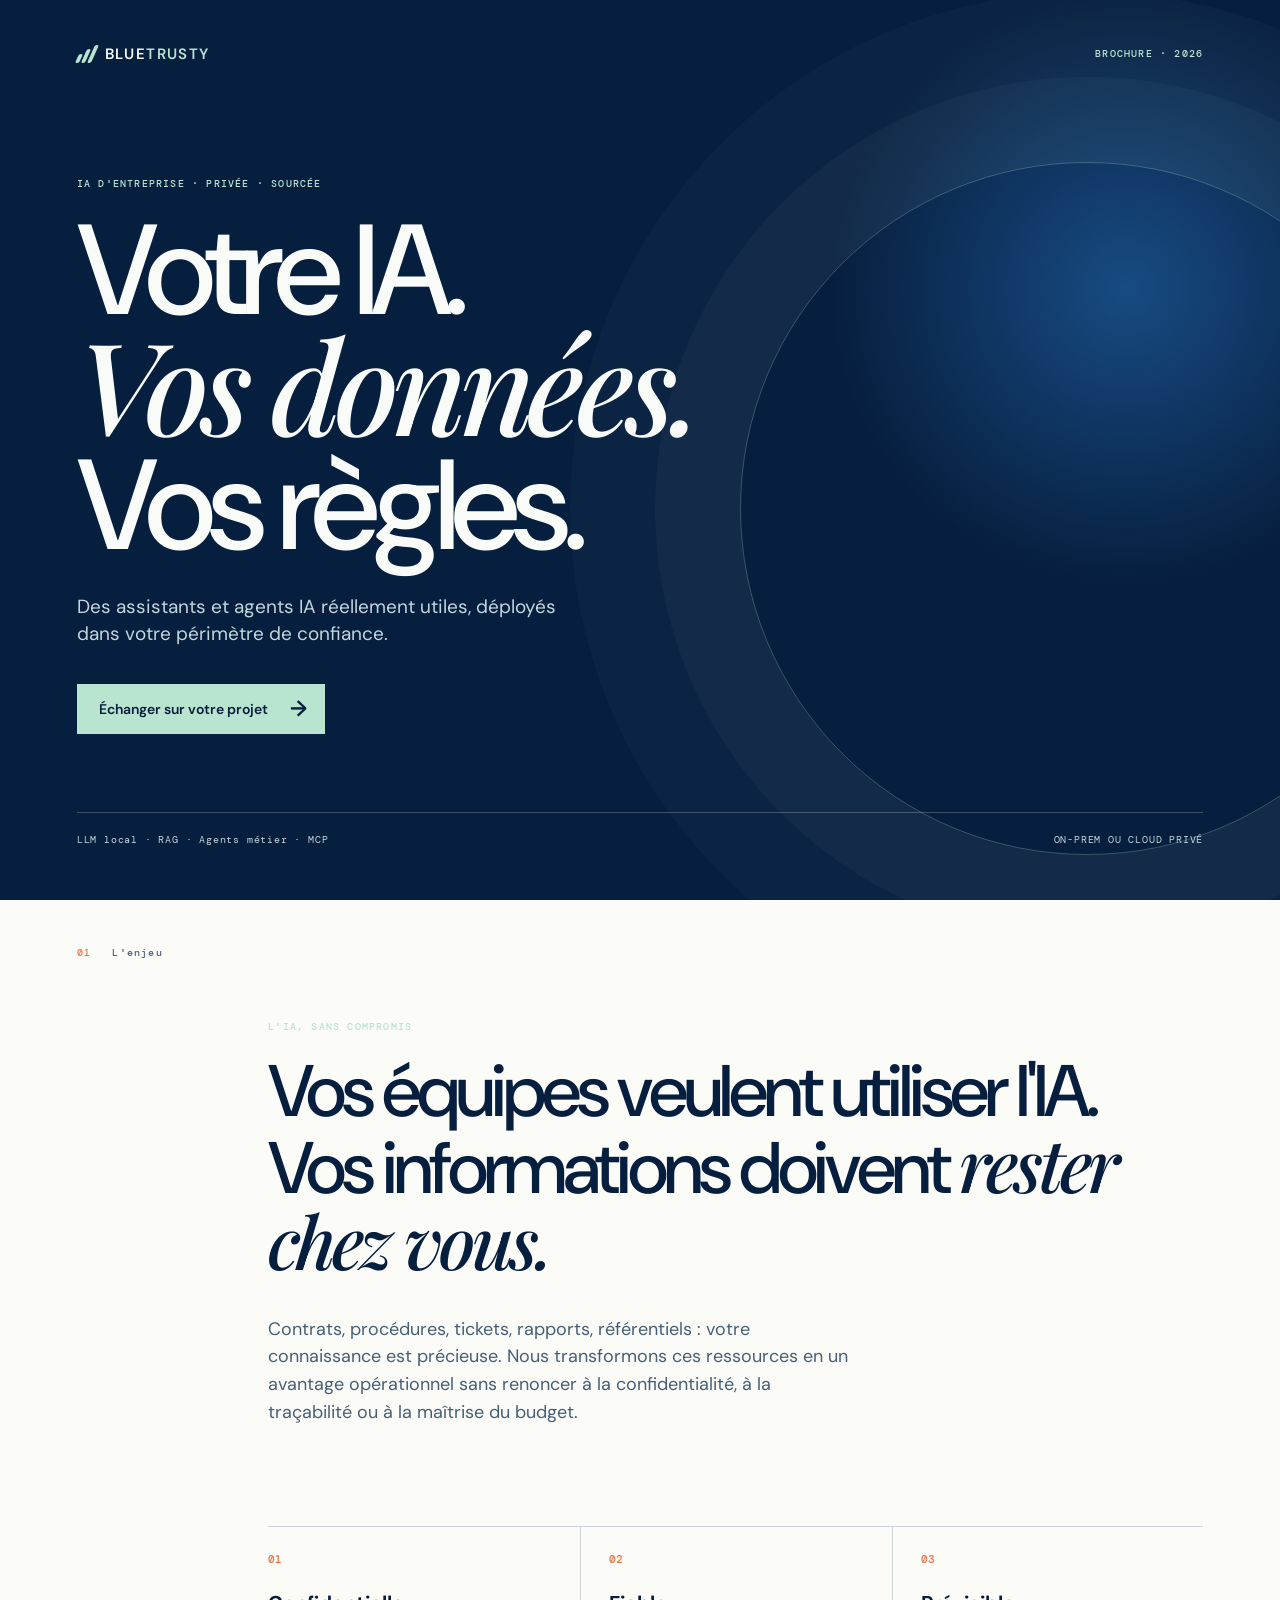
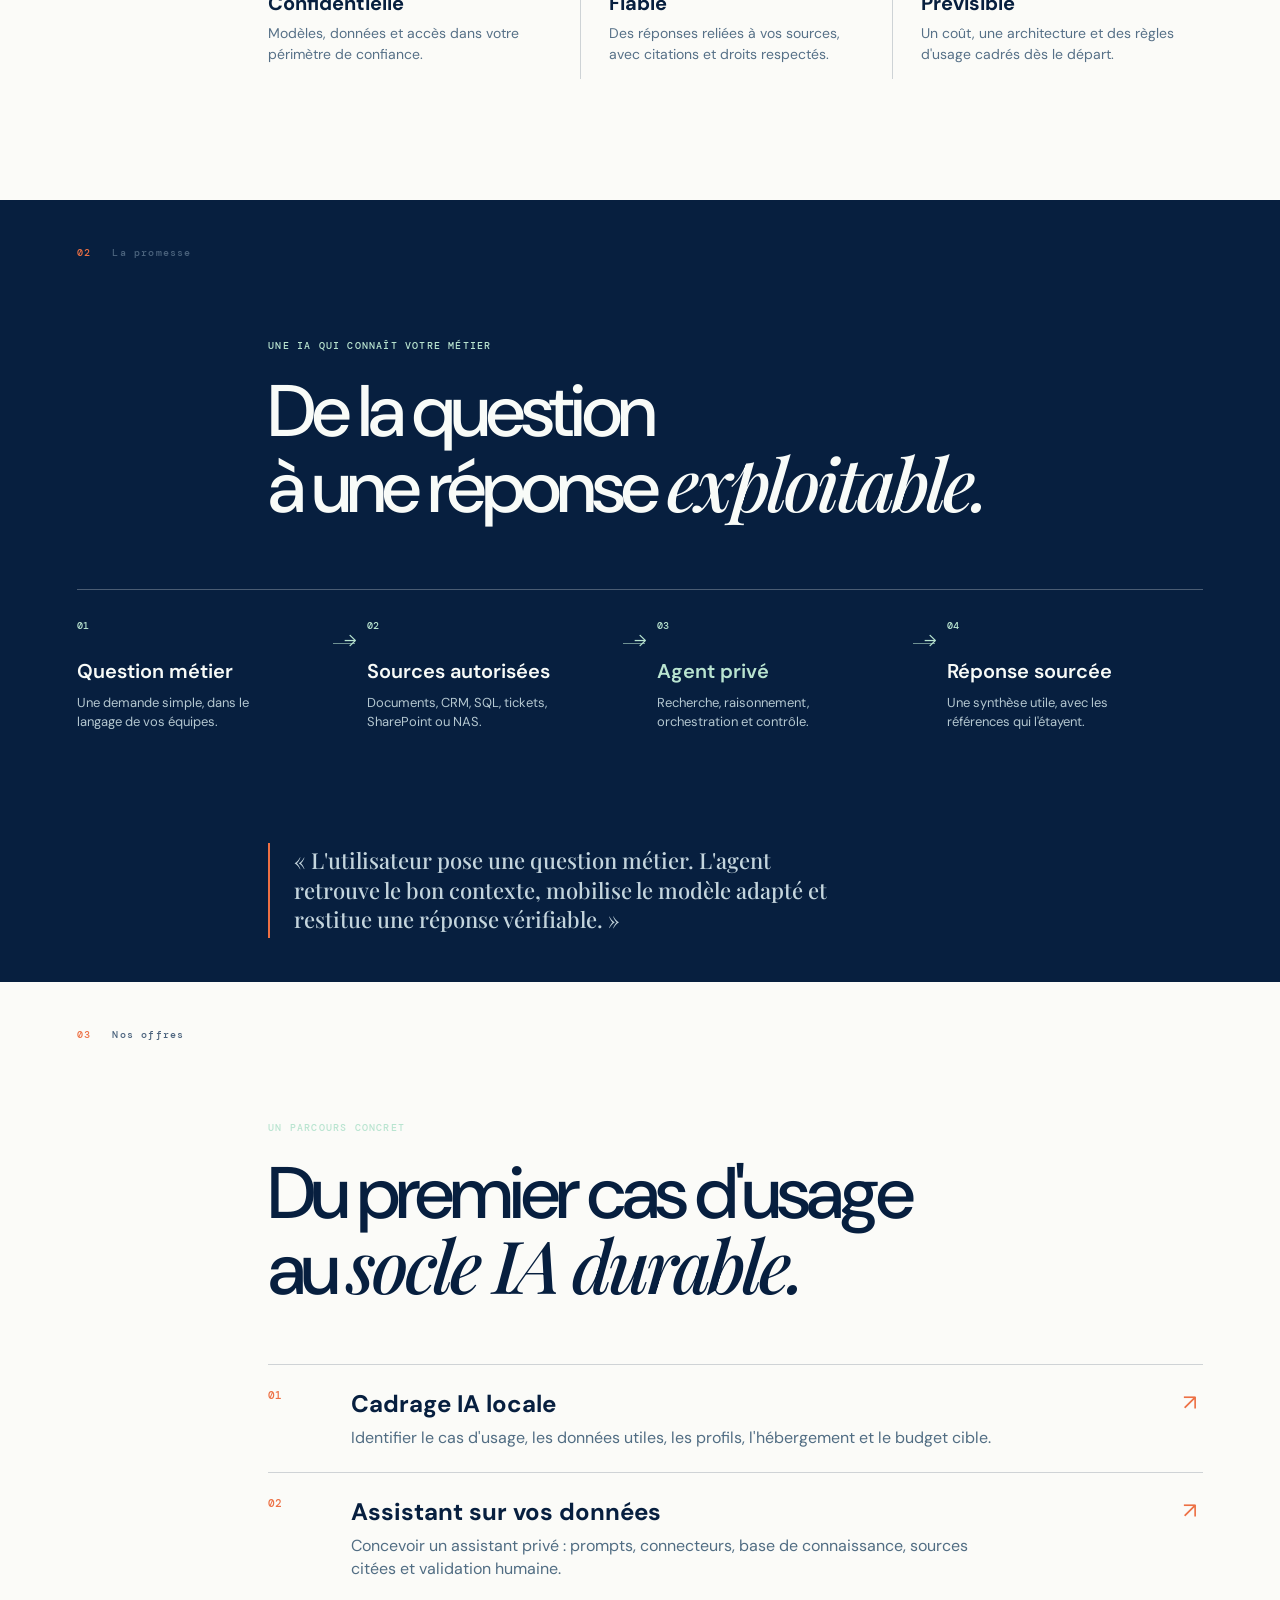
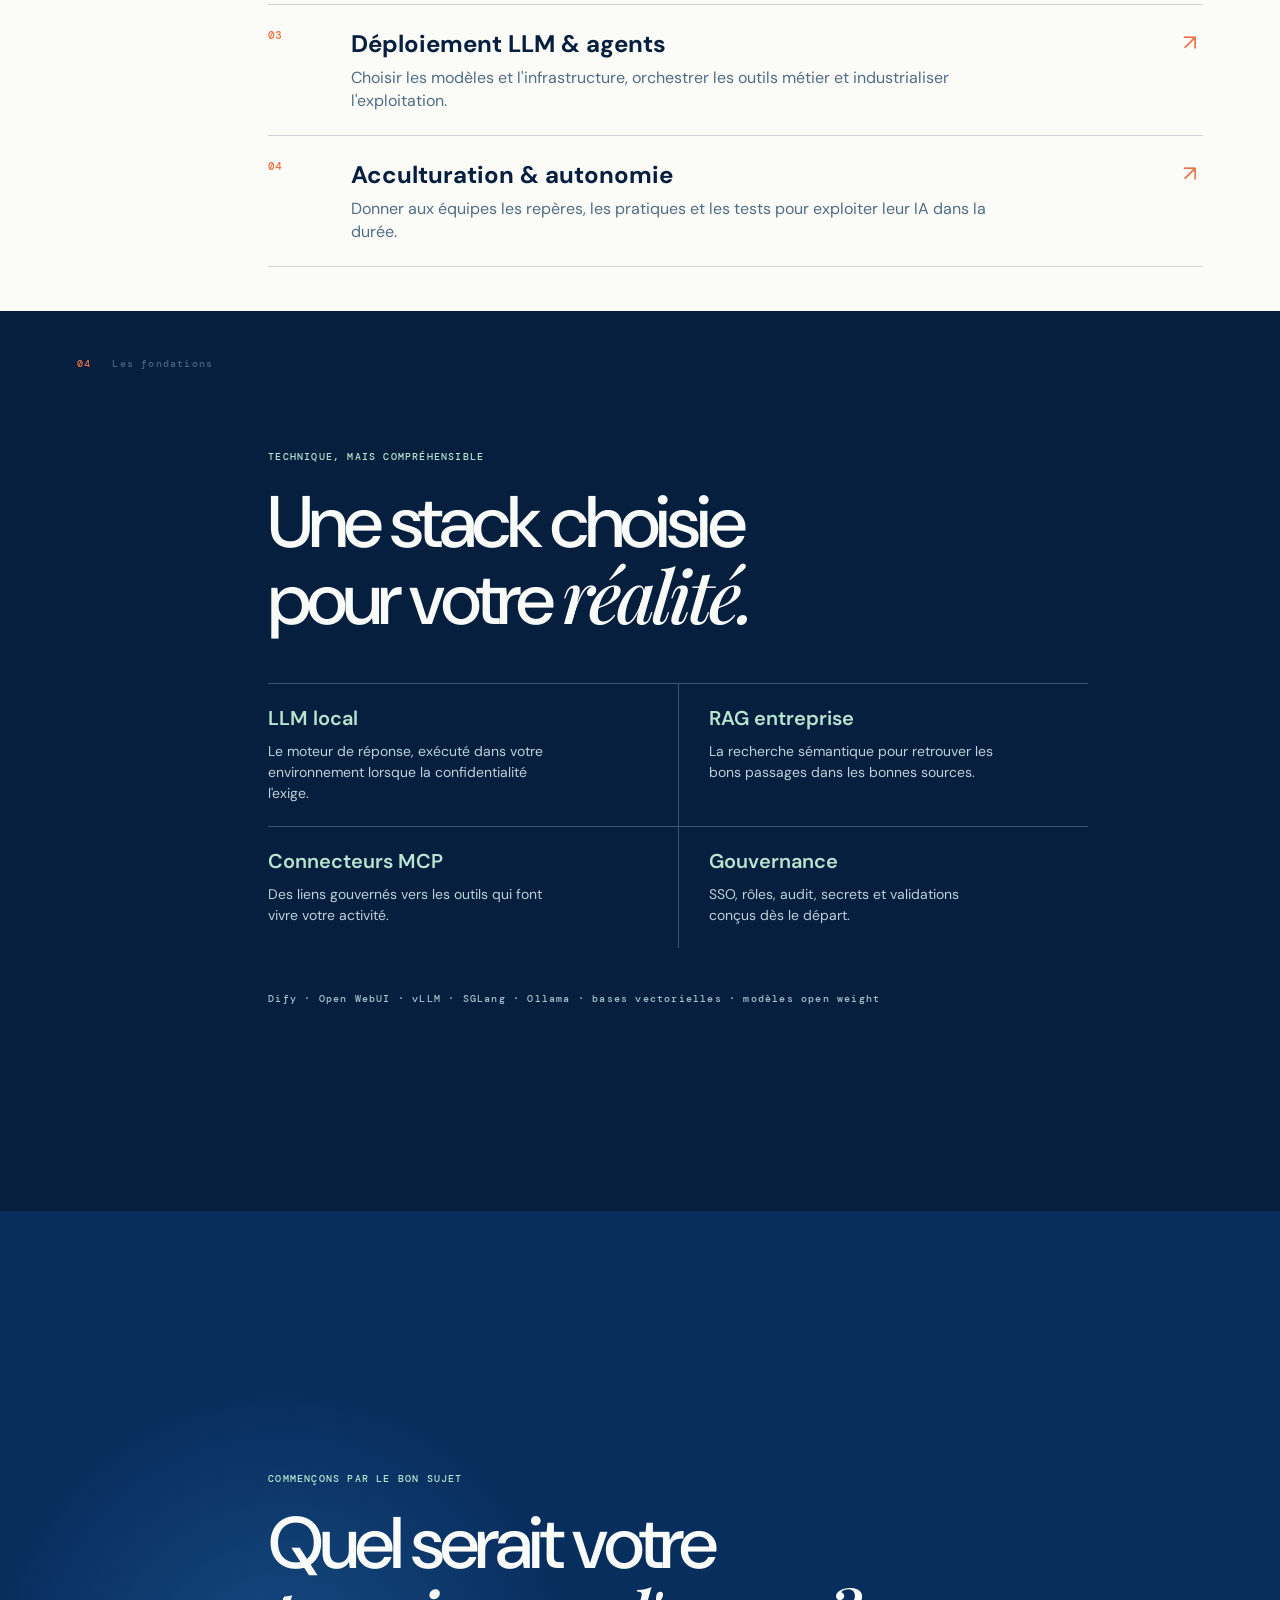
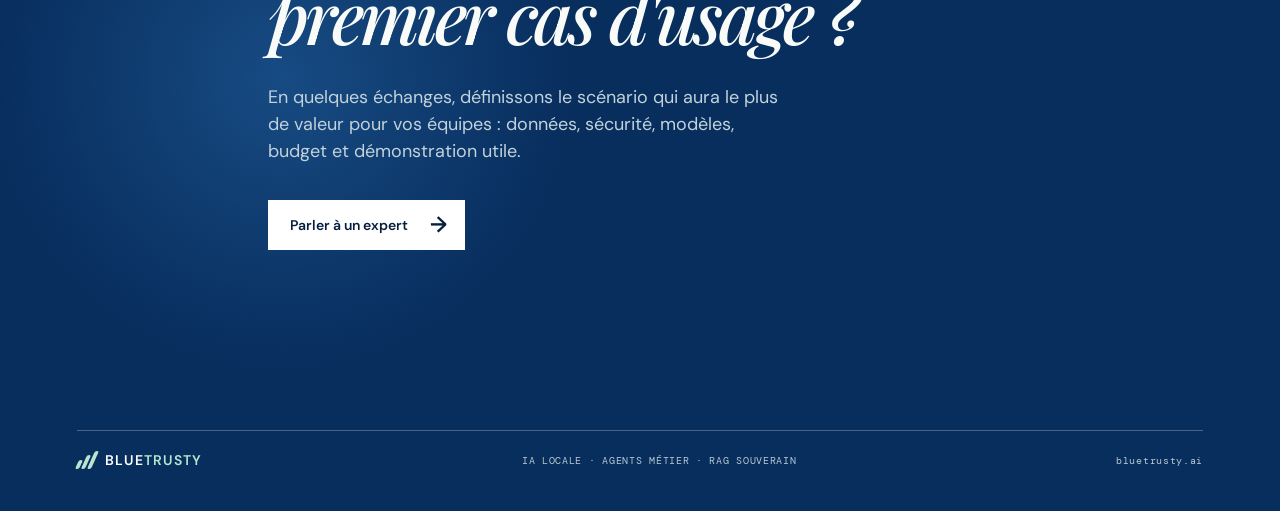
==== index.html @ 1c81e1c2 "Initial brochure commit" ====
<!doctype html>
<html lang="fr">
  <head>
    <meta charset="utf-8" />
    <meta name="viewport" content="width=device-width, initial-scale=1" />
    <meta name="description" content="Brochure client — IA locale, agents métier et RAG souverain." />
    <title>BlueTrusty — IA locale, utile et maîtrisée</title>
    <link rel="stylesheet" href="styles.css" />
  </head>
  <body>
    <main class="brochure">
      <section class="hero page">
        <nav aria-label="Navigation principale">
          <a class="brand" href="#accueil" aria-label="BlueTrusty, accueil">
            <span class="brand-mark" aria-hidden="true"><i></i><i></i><i></i></span>
            <span>BLUE<span>TRUSTY</span></span>
          </a>
          <span class="eyebrow">BROCHURE · 2026</span>
        </nav>

        <div class="hero-content" id="accueil">
          <p class="kicker">IA D'ENTREPRISE · PRIVÉE · SOURCÉE</p>
          <h1>Votre IA.<br /><em>Vos données.</em><br />Vos règles.</h1>
          <p class="lede">Des assistants et agents IA réellement utiles, déployés dans votre périmètre de confiance.</p>
          <a class="button" href="#contact">Échanger sur votre projet <span>→</span></a>
        </div>

        <div class="hero-footer">
          <p>LLM local · RAG · Agents métier · MCP</p>
          <p>ON-PREM OU CLOUD PRIVÉ</p>
        </div>
      </section>

      <section class="statement page page-light">
        <div class="section-label"><span>01</span> L'enjeu</div>
        <div class="statement-copy">
          <p class="kicker">L'IA, SANS COMPROMIS</p>
          <h2>Vos équipes veulent utiliser l'IA.<br />Vos informations doivent <em>rester chez vous.</em></h2>
          <p>Contrats, procédures, tickets, rapports, référentiels : votre connaissance est précieuse. Nous transformons ces ressources en un avantage opérationnel sans renoncer à la confidentialité, à la traçabilité ou à la maîtrise du budget.</p>
        </div>
        <div class="three-up" aria-label="Nos engagements">
          <article><strong>01</strong><h3>Confidentielle</h3><p>Modèles, données et accès dans votre périmètre de confiance.</p></article>
          <article><strong>02</strong><h3>Fiable</h3><p>Des réponses reliées à vos sources, avec citations et droits respectés.</p></article>
          <article><strong>03</strong><h3>Prévisible</h3><p>Un coût, une architecture et des règles d'usage cadrés dès le départ.</p></article>
        </div>
      </section>

      <section class="architecture page">
        <div class="section-label"><span>02</span> La promesse</div>
        <div class="architecture-head">
          <p class="kicker">UNE IA QUI CONNAÎT VOTRE MÉTIER</p>
          <h2>De la question<br />à une réponse <em>exploitable.</em></h2>
        </div>
        <div class="flow" aria-label="Parcours d'une demande auprès de l'agent IA">
          <div class="flow-step"><b>01</b><span>Question métier</span><small>Une demande simple, dans le langage de vos équipes.</small></div>
          <div class="flow-line" aria-hidden="true"></div>
          <div class="flow-step"><b>02</b><span>Sources autorisées</span><small>Documents, CRM, SQL, tickets, SharePoint ou NAS.</small></div>
          <div class="flow-line" aria-hidden="true"></div>
          <div class="flow-step accent"><b>03</b><span>Agent privé</span><small>Recherche, raisonnement, orchestration et contrôle.</small></div>
          <div class="flow-line" aria-hidden="true"></div>
          <div class="flow-step"><b>04</b><span>Réponse sourcée</span><small>Une synthèse utile, avec les références qui l'étayent.</small></div>
        </div>
        <aside class="quote">« L'utilisateur pose une question métier. L'agent retrouve le bon contexte, mobilise le modèle adapté et restitue une réponse vérifiable. »</aside>
      </section>

      <section class="offers page page-light">
        <div class="section-label"><span>03</span> Nos offres</div>
        <div class="offers-head">
          <p class="kicker">UN PARCOURS CONCRET</p>
          <h2>Du premier cas d'usage<br />au <em>socle IA durable.</em></h2>
        </div>
        <div class="offer-list">
          <article>
            <span class="offer-no">01</span><div><h3>Cadrage IA locale</h3><p>Identifier le cas d'usage, les données utiles, les profils, l'hébergement et le budget cible.</p></div><span class="arrow">↗</span>
          </article>
          <article>
            <span class="offer-no">02</span><div><h3>Assistant sur vos données</h3><p>Concevoir un assistant privé : prompts, connecteurs, base de connaissance, sources citées et validation humaine.</p></div><span class="arrow">↗</span>
          </article>
          <article>
            <span class="offer-no">03</span><div><h3>Déploiement LLM & agents</h3><p>Choisir les modèles et l'infrastructure, orchestrer les outils métier et industrialiser l'exploitation.</p></div><span class="arrow">↗</span>
          </article>
          <article>
            <span class="offer-no">04</span><div><h3>Acculturation & autonomie</h3><p>Donner aux équipes les repères, les pratiques et les tests pour exploiter leur IA dans la durée.</p></div><span class="arrow">↗</span>
          </article>
        </div>
      </section>

      <section class="principles page">
        <div class="section-label"><span>04</span> Les fondations</div>
        <p class="kicker">TECHNIQUE, MAIS COMPRÉHENSIBLE</p>
        <h2>Une stack choisie<br />pour votre <em>réalité.</em></h2>
        <div class="principle-grid">
          <article><span>LLM local</span><p>Le moteur de réponse, exécuté dans votre environnement lorsque la confidentialité l'exige.</p></article>
          <article><span>RAG entreprise</span><p>La recherche sémantique pour retrouver les bons passages dans les bonnes sources.</p></article>
          <article><span>Connecteurs MCP</span><p>Des liens gouvernés vers les outils qui font vivre votre activité.</p></article>
          <article><span>Gouvernance</span><p>SSO, rôles, audit, secrets et validations conçus dès le départ.</p></article>
        </div>
        <p class="technology">Dify · Open WebUI · vLLM · SGLang · Ollama · bases vectorielles · modèles open weight</p>
      </section>

      <section class="contact page" id="contact">
        <div class="contact-inner">
          <p class="kicker">COMMENÇONS PAR LE BON SUJET</p>
          <h2>Quel serait votre<br /><em>premier cas d'usage ?</em></h2>
          <p>En quelques échanges, définissons le scénario qui aura le plus de valeur pour vos équipes : données, sécurité, modèles, budget et démonstration utile.</p>
          <a class="button button-light" href="https://bluetrusty.ai/" target="_blank" rel="noreferrer">Parler à un expert <span>→</span></a>
        </div>
        <footer>
          <a class="brand brand-footer" href="#accueil"><span class="brand-mark" aria-hidden="true"><i></i><i></i><i></i></span><span>BLUE<span>TRUSTY</span></span></a>
          <span>IA LOCALE · AGENTS MÉTIER · RAG SOUVERAIN</span>
          <a href="https://bluetrusty.ai/" target="_blank" rel="noreferrer">bluetrusty.ai</a>
        </footer>
      </section>
    </main>
  </body>
</html>
---- styles.css ----
@import url('https://fonts.googleapis.com/css2?family=DM+Mono:wght@400;500&family=DM+Sans:opsz,wght@9..40,400;9..40,500;9..40,600&family=Playfair+Display:ital,wght@0,500;0,600;1,500;1,600&display=swap');

:root { --ink:#071f3f; --blue:#082e5e; --ice:#edf5f8; --paper:#fbfbf8; --mint:#b9e4d0; --line:rgba(7,31,63,.18); --orange:#ed7044; }
* { box-sizing:border-box; }
html { scroll-behavior:smooth; }
body { margin:0; color:var(--ink); background:var(--paper); font-family:"DM Sans",Arial,sans-serif; }
.page { min-height:100vh; position:relative; padding:44px clamp(28px,6vw,104px); overflow:hidden; }
.hero,.architecture,.principles,.contact { background:var(--ink); color:#f8fbf8; }
.page-light { background:var(--paper); }
nav, footer { display:flex; justify-content:space-between; align-items:center; gap:20px; }
.brand { color:inherit; display:flex; align-items:center; gap:10px; text-decoration:none; letter-spacing:.09em; font-weight:600; font-size:15px; }
.brand > span:last-child span { color:var(--mint); }
.brand-mark { display:inline-flex; gap:3px; align-items:flex-end; height:18px; }
.brand-mark i { display:block; width:4px; background:var(--mint); border-radius:3px; transform:skewX(-24deg); }
.brand-mark i:nth-child(1) { height:9px; }.brand-mark i:nth-child(2) { height:14px; }.brand-mark i:nth-child(3) { height:18px; }
.eyebrow,.kicker,.section-label,.technology { font:500 10px/1.25 "DM Mono",monospace; letter-spacing:.12em; }
.eyebrow { color:var(--mint); }
.hero { display:flex; flex-direction:column; background:radial-gradient(circle at 88% 32%,#174b83 0,transparent 23%),var(--ink); }
.hero:after { content:""; position:absolute; width:min(54vw,700px); aspect-ratio:1; border:1px solid rgba(185,228,208,.28); border-radius:50%; right:-12vw; top:18%; box-shadow:0 0 0 85px rgba(185,228,208,.035),0 0 0 170px rgba(185,228,208,.025); }
.hero-content { margin:auto 0; position:relative; z-index:1; padding:11vh 0 7vh; }
.kicker { color:var(--mint); margin:0 0 24px; }
h1,h2,h3,p { margin-top:0; } h1,h2 { font-weight:500; letter-spacing:-.055em; }
h1 { font-size:clamp(58px,10vw,150px); line-height:.88; margin-bottom:30px; max-width:950px; }
h1 em,h2 em { font-family:"Playfair Display",Georgia,serif; font-weight:500; }
.lede { max-width:480px; font-size:19px; line-height:1.45; color:#c4d5dd; }
.button { display:inline-flex; margin-top:17px; align-items:center; gap:22px; background:var(--mint); color:var(--ink); padding:16px 18px 16px 22px; text-decoration:none; font-size:14px; font-weight:600; transition:transform .2s; }.button:hover { transform:translateY(-2px); }.button span { font-size:22px; line-height:10px; }
.hero-footer { display:flex; justify-content:space-between; gap:24px; flex-wrap:wrap; position:relative; z-index:1; border-top:1px solid rgba(255,255,255,.22); padding-top:20px; color:#c4d5dd; font:400 10px/1.3 "DM Mono",monospace; letter-spacing:.08em; }
.section-label { position:absolute; top:47px; left:clamp(28px,6vw,104px); color:#4b637d; }.section-label span { color:var(--orange); margin-right:14px; }
.statement { display:flex; flex-direction:column; justify-content:center; }.statement-copy { margin-left:17%; max-width:980px; }.statement h2,.offers h2,.architecture h2,.principles h2,.contact h2 { font-size:clamp(40px,5.7vw,86px); line-height:.97; margin-bottom:34px; }.statement-copy > p:last-child { max-width:590px; font-size:18px; line-height:1.55; color:#456075; }
.three-up { display:grid; grid-template-columns:repeat(3,1fr); margin:clamp(48px,9vh,110px) 0 0 17%; border-top:1px solid var(--line); }.three-up article { padding:20px 28px 0 0; }.three-up article+article { border-left:1px solid var(--line); padding-left:28px; }.three-up strong,.offer-no { color:var(--orange); font:500 11px "DM Mono",monospace; }.three-up h3 { font-size:20px; margin:22px 0 7px; }.three-up p { color:#567087; font-size:14px; line-height:1.5; }
.architecture { min-height:auto; padding-top:140px; }.architecture-head { margin-left:17%; }.architecture h2 { margin-bottom:65px; }.flow { display:grid; grid-template-columns:1fr 34px 1fr 34px 1fr 34px 1fr; align-items:start; border-top:1px solid rgba(255,255,255,.27); padding-top:23px; }.flow-step { min-height:170px; }.flow-step b { color:var(--mint); font:500 10px "DM Mono",monospace; }.flow-step span { display:block; margin:24px 0 10px; font-size:20px; font-weight:600; }.flow-step small { color:#b4c7d0; font-size:13px; line-height:1.45; display:block; max-width:180px; }.flow-step.accent span { color:var(--mint); }.flow-line { height:1px; margin:30px 12px 0 0; background:rgba(185,228,208,.58); position:relative; }.flow-line:after { content:"→"; position:absolute; right:-1px; top:-13px; color:var(--mint); }.quote { margin:60px 0 0 17%; border-left:2px solid var(--orange); padding:3px 0 3px 24px; max-width:560px; color:#c4d5dd; font:500 22px/1.35 "Playfair Display",serif; }
.offers { padding-top:140px; }.offers-head { margin-left:17%; }.offer-list { margin:58px 0 0 17%; border-top:1px solid var(--line); }.offer-list article { display:grid; grid-template-columns:65px 1fr 20px; gap:18px; padding:23px 0; border-bottom:1px solid var(--line); align-items:start; }.offer-list h3 { font-size:24px; margin:0 0 7px; }.offer-list p { color:#516d83; max-width:660px; line-height:1.45; margin-bottom:0; }.arrow { color:var(--orange); font-size:22px; }
.principles { padding-top:140px; }.principles > .kicker,.principles > h2,.principle-grid,.technology { margin-left:17%; }.principle-grid { display:grid; grid-template-columns:1fr 1fr; max-width:820px; margin-top:48px; }.principle-grid article { padding:21px 30px 22px 0; border-top:1px solid rgba(255,255,255,.23); }.principle-grid article:nth-child(even) { padding-left:30px; border-left:1px solid rgba(255,255,255,.23); }.principle-grid span { color:var(--mint); font-size:20px; font-weight:600; }.principle-grid p { color:#bed0d9; font-size:14px; line-height:1.5; max-width:300px; margin:10px 0 0; }.technology { margin-top:45px; color:#a9bdc9; }
.contact { min-height:100vh; display:flex; flex-direction:column; justify-content:center; background:radial-gradient(circle at 22% 52%,#174b83 0,transparent 26%),var(--blue); }.contact-inner { margin-left:17%; max-width:870px; }.contact h2 { margin-bottom:27px; }.contact-inner > p:not(.kicker) { color:#c2d2db; max-width:510px; font-size:18px; line-height:1.5; }.button-light { background:#fff; }.contact footer { position:absolute; left:clamp(28px,6vw,104px); right:clamp(28px,6vw,104px); bottom:42px; padding-top:20px; border-top:1px solid rgba(255,255,255,.26); color:#b9c9d1; font:400 10px "DM Mono",monospace; letter-spacing:.07em; }.contact footer a { color:inherit; text-decoration:none; }.contact footer .brand { color:white; font-family:"DM Sans",Arial,sans-serif; font-size:14px; }
@media (max-width:760px) { .page{min-height:auto;padding:32px 24px 55px}.section-label{position:static;margin-bottom:65px}.hero{min-height:100svh}.hero-content{padding:16vh 0 8vh}.statement-copy,.three-up,.architecture-head,.offers-head,.offer-list,.principles > .kicker,.principles > h2,.principle-grid,.technology,.contact-inner{margin-left:0}.three-up,.flow{grid-template-columns:1fr}.three-up article+article{border-left:0;padding-left:0}.flow-line{width:1px;height:24px;margin:0 0 0 4px}.flow-line:after{transform:rotate(90deg);right:-7px;top:12px}.flow-step{min-height:0}.flow-step span{margin:15px 0 6px}.flow-step small{margin-bottom:15px}.quote{margin-left:0}.architecture,.offers,.principles{padding-top:32px}.offer-list{margin-top:40px}.principle-grid article:nth-child(even){border-left:0;padding-left:0}.contact{min-height:100svh}.contact footer{left:24px;right:24px;bottom:25px}.contact footer > span{display:none}.contact h2,.statement h2,.offers h2,.architecture h2,.principles h2{font-size:43px}.hero-footer{font-size:9px}.lede{font-size:17px} }
@media print { @page{size:A4;margin:0}.page{min-height:297mm;break-after:page}.contact{min-height:297mm}.button{border:1px solid currentColor}.hero:after{opacity:.5} }
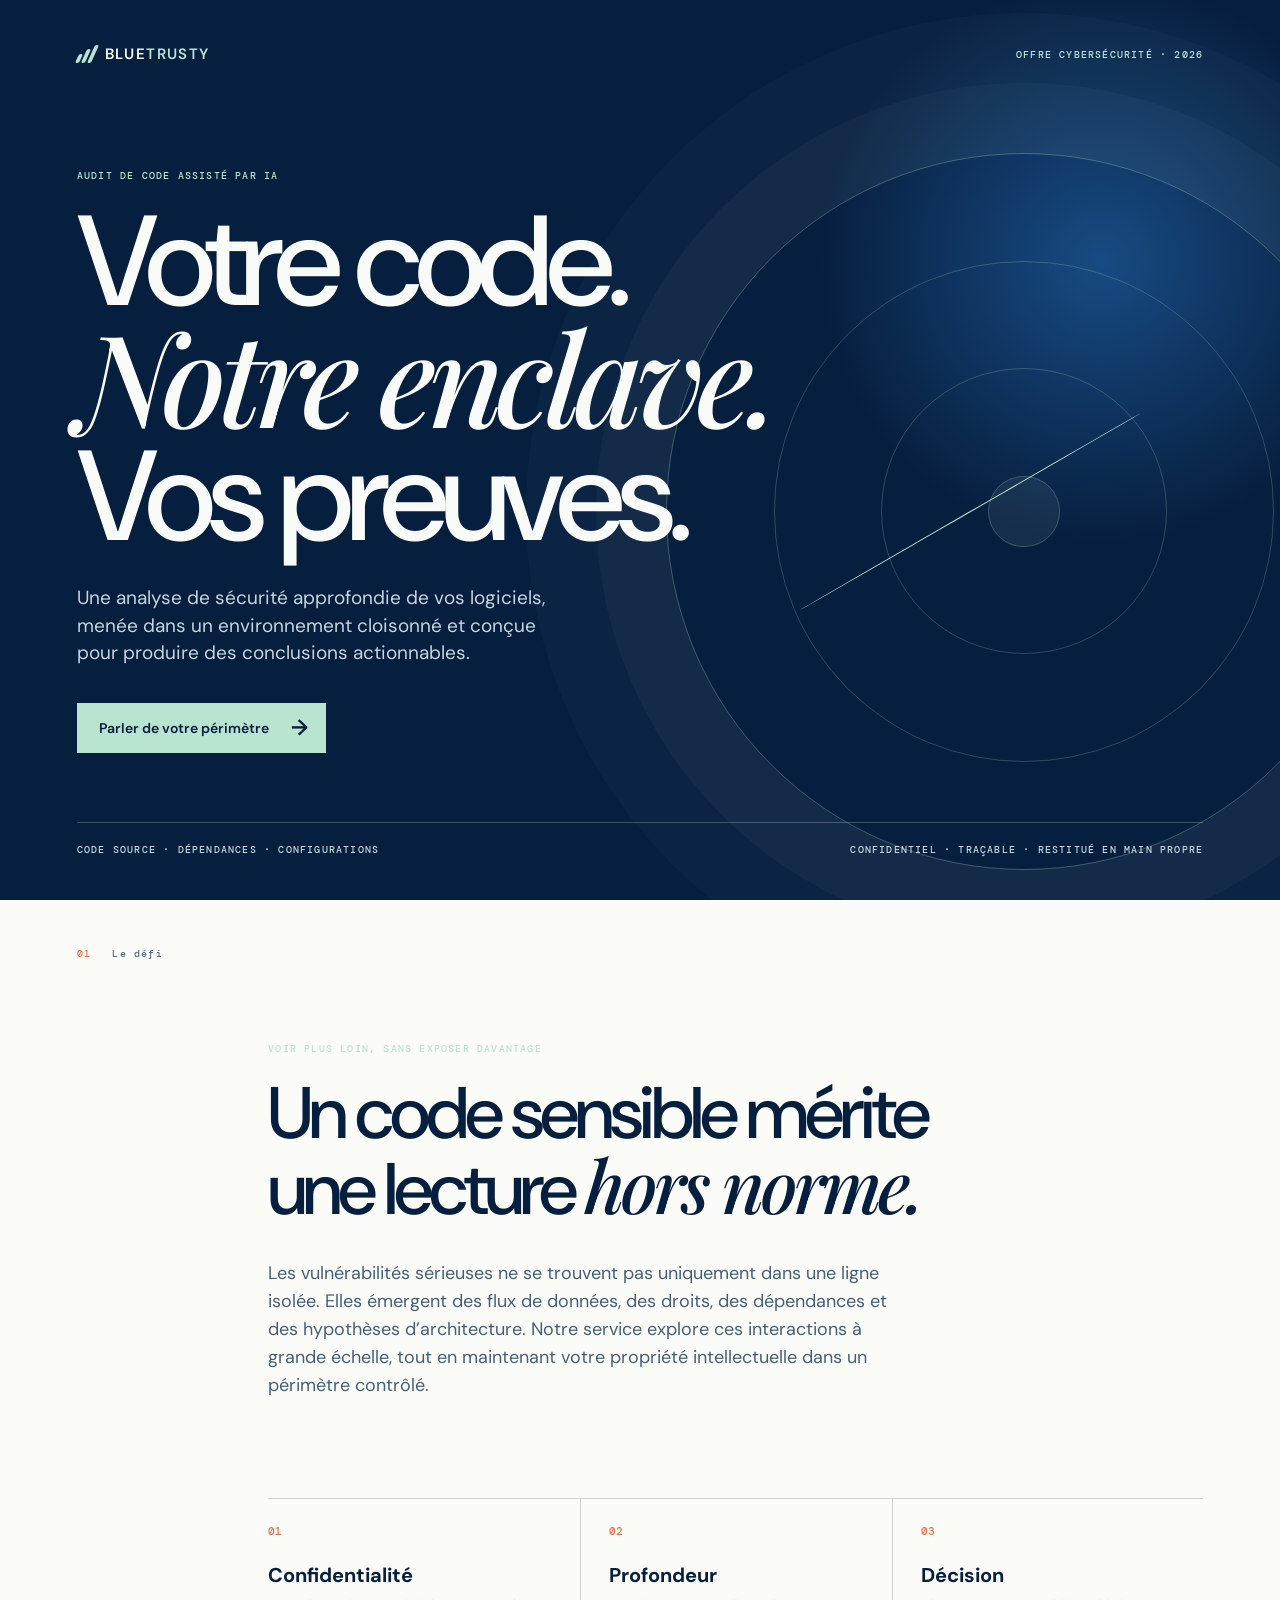
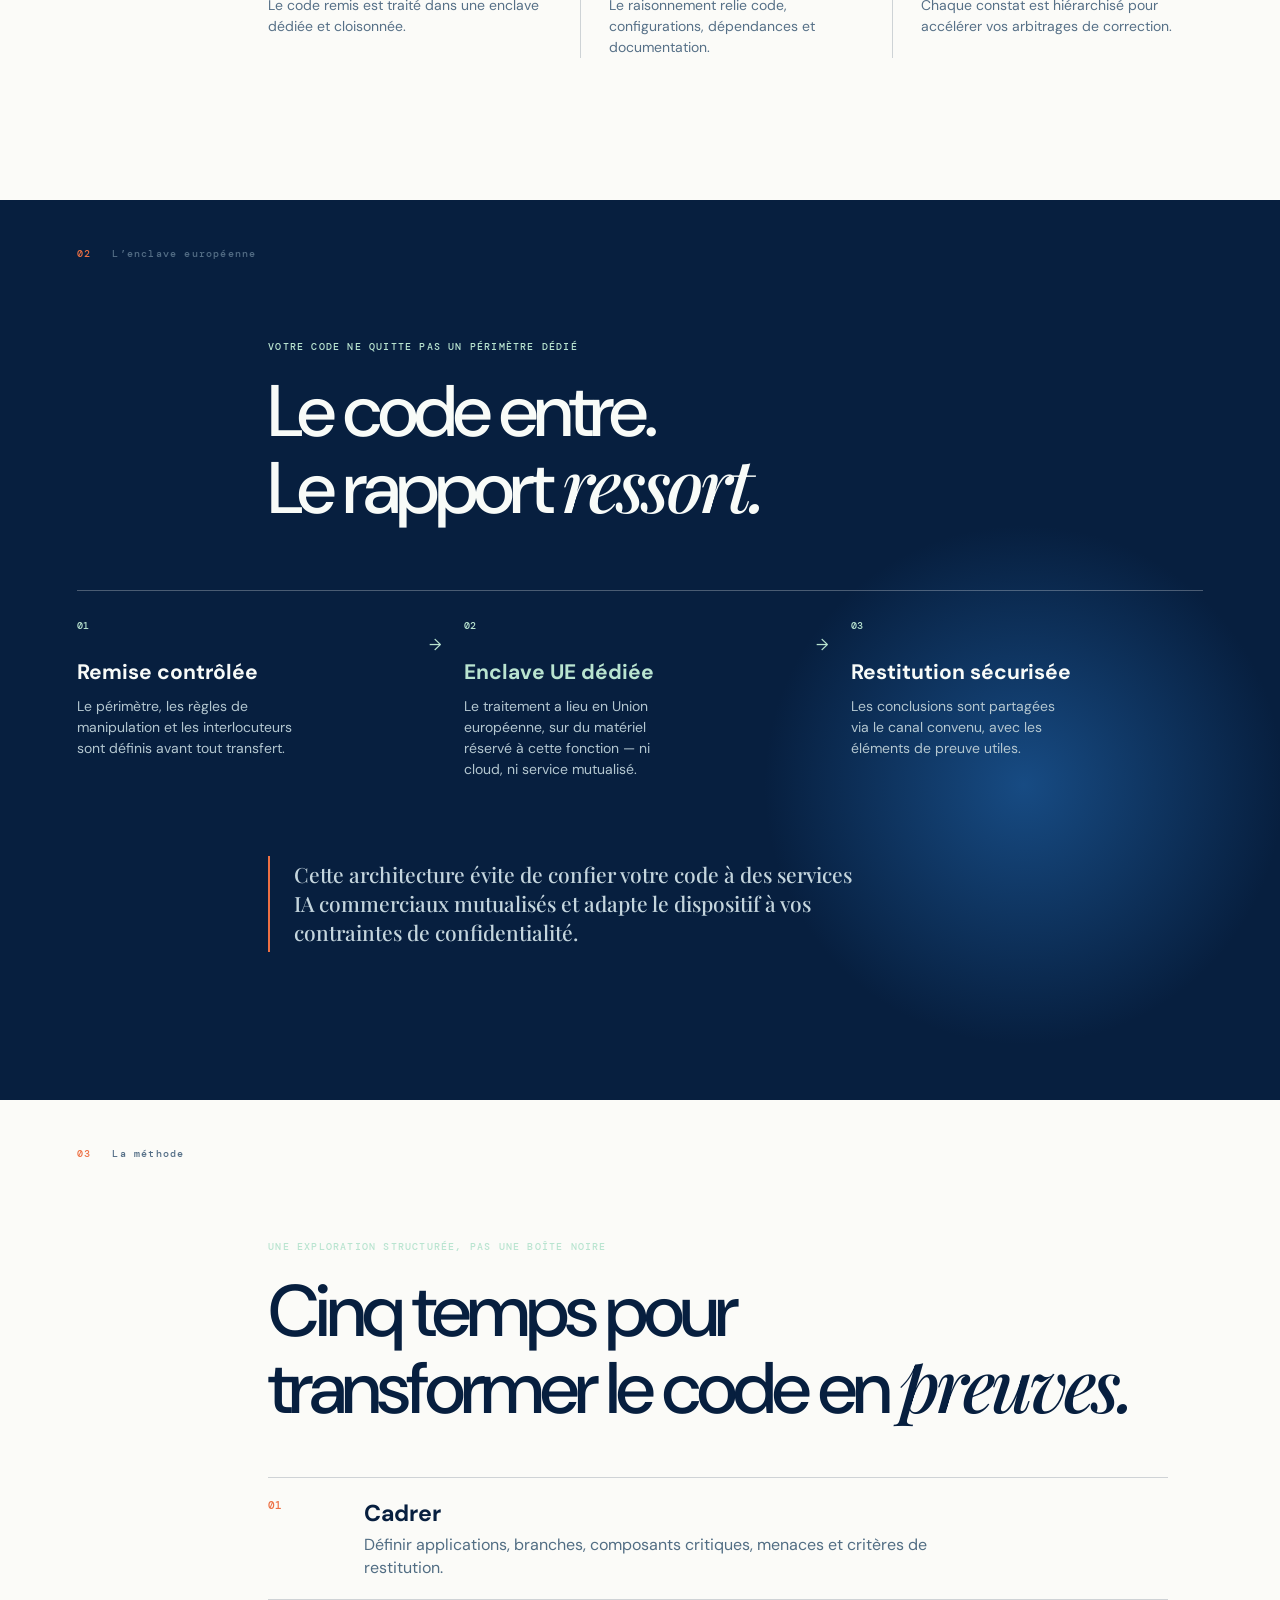
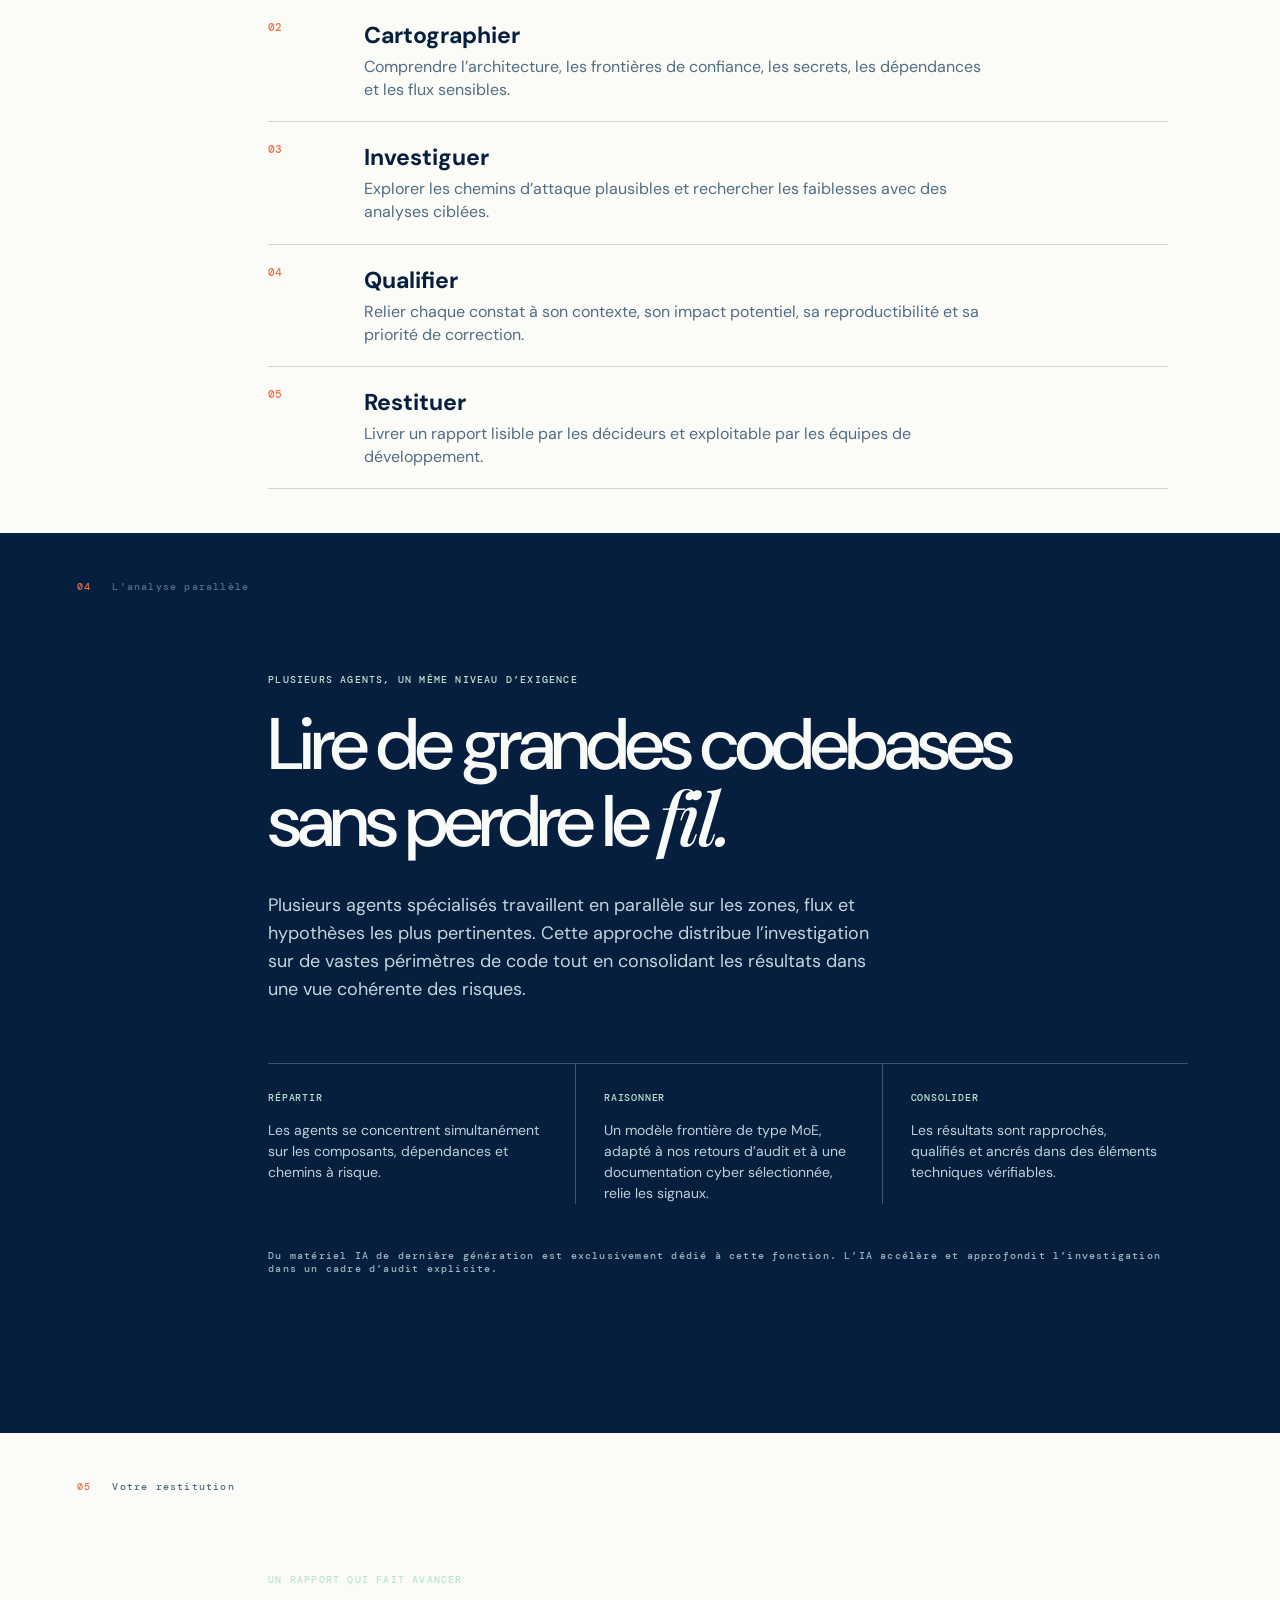
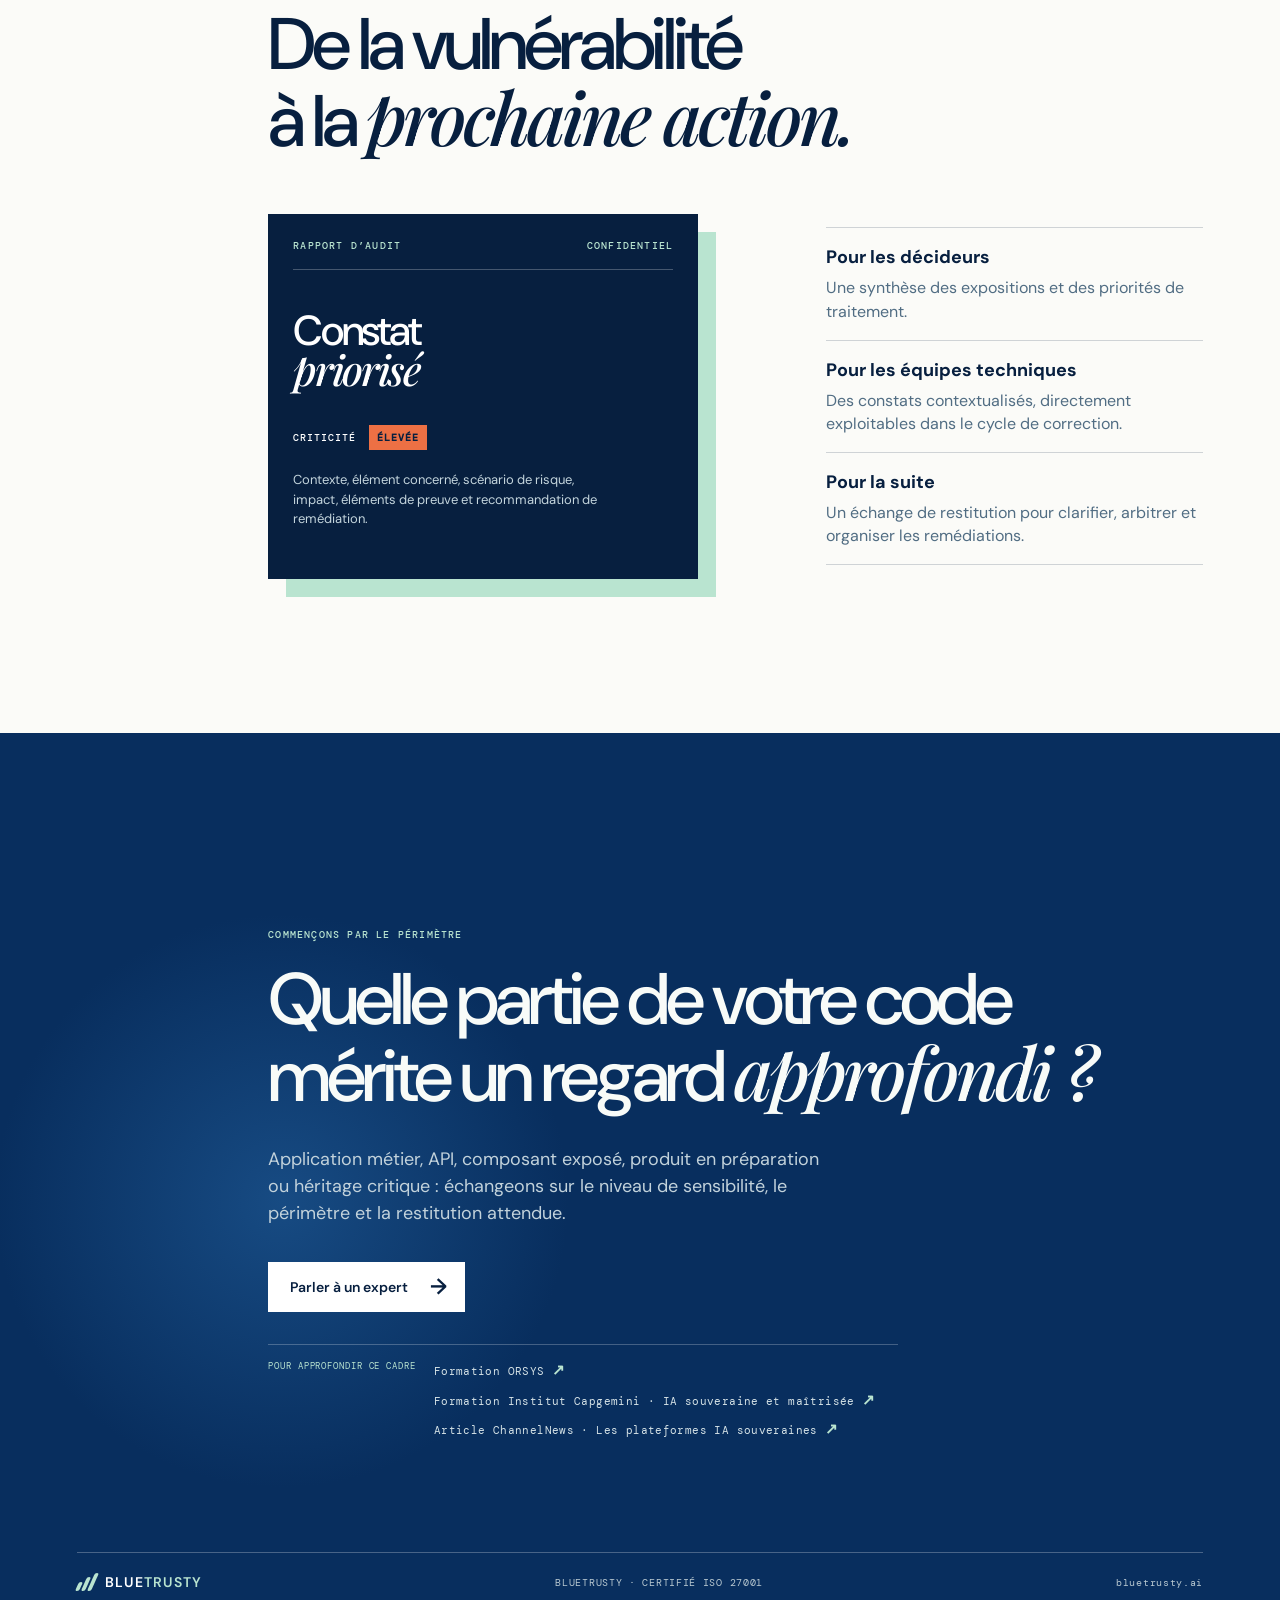
==== commit e1c7b69d: "Add controlled code audit brochure" ====
--- a/index.html
+++ b/index.html
@@ -3,113 +3,128 @@
   <head>
     <meta charset="utf-8" />
     <meta name="viewport" content="width=device-width, initial-scale=1" />
-    <meta name="description" content="Brochure client — IA locale, agents métier et RAG souverain." />
-    <title>BlueTrusty — IA locale, utile et maîtrisée</title>
+    <meta name="description" content="Brochure — Audit de code maîtrisé, par BlueTrusty." />
+    <title>BlueTrusty — Audit de code maîtrisé</title>
     <link rel="stylesheet" href="styles.css" />
+    <style>
+      .training-links { display:grid; grid-template-columns:auto 1fr; gap:9px 18px; max-width:630px; margin-top:32px; padding-top:15px; border-top:1px solid rgba(255,255,255,.24); font:400 11px/1.35 "DM Mono",monospace; letter-spacing:.035em; }
+      .training-links span { grid-row:span 3; color:#b9e4d0; font-size:9px; letter-spacing:.1em; }
+      .training-links a { color:#d5e2e6; text-decoration:none; }.training-links b { color:#b9e4d0; font-size:15px; }
+      @media (max-width:760px) { .training-links { grid-template-columns:1fr; margin-top:25px; }.training-links span { grid-row:auto; } }
+    </style>
   </head>
   <body>
     <main class="brochure">
-      <section class="hero page">
-        <nav aria-label="Navigation principale">
-          <a class="brand" href="#accueil" aria-label="BlueTrusty, accueil">
-            <span class="brand-mark" aria-hidden="true"><i></i><i></i><i></i></span>
-            <span>BLUE<span>TRUSTY</span></span>
-          </a>
-          <span class="eyebrow">BROCHURE · 2026</span>
+      <section class="cover page" id="accueil">
+        <nav>
+          <a class="brand" href="#accueil" aria-label="BlueTrusty, accueil"><span class="brand-mark" aria-hidden="true"><i></i><i></i><i></i></span><span>BLUE<span>TRUSTY</span></span></a>
+          <span class="eyebrow">OFFRE CYBERSÉCURITÉ · 2026</span>
         </nav>
+        <div class="cover-art" aria-hidden="true"><span></span><span></span><span></span><span></span></div>
+        <div class="cover-content">
+          <p class="kicker">AUDIT DE CODE ASSISTÉ PAR IA</p>
+          <h1>Votre code.<br /><em>Notre enclave.</em><br />Vos preuves.</h1>
+          <p class="lede">Une analyse de sécurité approfondie de vos logiciels, menée dans un environnement cloisonné et conçue pour produire des conclusions actionnables.</p>
+          <a class="button" href="#contact">Parler de votre périmètre <span>→</span></a>
+        </div>
+        <div class="cover-footer"><span>CODE SOURCE · DÉPENDANCES · CONFIGURATIONS</span><span>CONFIDENTIEL · TRAÇABLE · RESTITUÉ EN MAIN PROPRE</span></div>
+      </section>
 
-        <div class="hero-content" id="accueil">
-          <p class="kicker">IA D'ENTREPRISE · PRIVÉE · SOURCÉE</p>
-          <h1>Votre IA.<br /><em>Vos données.</em><br />Vos règles.</h1>
-          <p class="lede">Des assistants et agents IA réellement utiles, déployés dans votre périmètre de confiance.</p>
-          <a class="button" href="#contact">Échanger sur votre projet <span>→</span></a>
+      <section class="challenge page page-light">
+        <div class="section-label"><span>01</span> Le défi</div>
+        <div class="offset-copy">
+          <p class="kicker">VOIR PLUS LOIN, SANS EXPOSER DAVANTAGE</p>
+          <h2>Un code sensible mérite<br />une lecture <em>hors norme.</em></h2>
+          <p>Les vulnérabilités sérieuses ne se trouvent pas uniquement dans une ligne isolée. Elles émergent des flux de données, des droits, des dépendances et des hypothèses d’architecture. Notre service explore ces interactions à grande échelle, tout en maintenant votre propriété intellectuelle dans un périmètre contrôlé.</p>
         </div>
-
-        <div class="hero-footer">
-          <p>LLM local · RAG · Agents métier · MCP</p>
-          <p>ON-PREM OU CLOUD PRIVÉ</p>
+        <div class="commitments">
+          <article><strong>01</strong><h3>Confidentialité</h3><p>Le code remis est traité dans une enclave dédiée et cloisonnée.</p></article>
+          <article><strong>02</strong><h3>Profondeur</h3><p>Le raisonnement relie code, configurations, dépendances et documentation.</p></article>
+          <article><strong>03</strong><h3>Décision</h3><p>Chaque constat est hiérarchisé pour accélérer vos arbitrages de correction.</p></article>
         </div>
       </section>
 
-      <section class="statement page page-light">
-        <div class="section-label"><span>01</span> L'enjeu</div>
-        <div class="statement-copy">
-          <p class="kicker">L'IA, SANS COMPROMIS</p>
-          <h2>Vos équipes veulent utiliser l'IA.<br />Vos informations doivent <em>rester chez vous.</em></h2>
-          <p>Contrats, procédures, tickets, rapports, référentiels : votre connaissance est précieuse. Nous transformons ces ressources en un avantage opérationnel sans renoncer à la confidentialité, à la traçabilité ou à la maîtrise du budget.</p>
+      <section class="enclave page">
+        <div class="section-label"><span>02</span> L’enclave européenne</div>
+        <div class="offset-copy">
+          <p class="kicker">VOTRE CODE NE QUITTE PAS UN PÉRIMÈTRE DÉDIÉ</p>
+          <h2>Le code entre.<br />Le rapport <em>ressort.</em></h2>
         </div>
-        <div class="three-up" aria-label="Nos engagements">
-          <article><strong>01</strong><h3>Confidentielle</h3><p>Modèles, données et accès dans votre périmètre de confiance.</p></article>
-          <article><strong>02</strong><h3>Fiable</h3><p>Des réponses reliées à vos sources, avec citations et droits respectés.</p></article>
-          <article><strong>03</strong><h3>Prévisible</h3><p>Un coût, une architecture et des règles d'usage cadrés dès le départ.</p></article>
+        <div class="enclave-grid" aria-label="Parcours sécurisé de l'audit">
+          <div class="enclave-step"><b>01</b><h3>Remise contrôlée</h3><p>Le périmètre, les règles de manipulation et les interlocuteurs sont définis avant tout transfert.</p></div>
+          <div class="connector" aria-hidden="true">→</div>
+          <div class="enclave-step core"><b>02</b><h3>Enclave UE dédiée</h3><p>Le traitement a lieu en Union européenne, sur du matériel réservé à cette fonction — ni cloud, ni service mutualisé.</p></div>
+          <div class="connector" aria-hidden="true">→</div>
+          <div class="enclave-step"><b>03</b><h3>Restitution sécurisée</h3><p>Les conclusions sont partagées via le canal convenu, avec les éléments de preuve utiles.</p></div>
         </div>
+        <aside class="note">Cette architecture évite de confier votre code à des services IA commerciaux mutualisés et adapte le dispositif à vos contraintes de confidentialité.</aside>
       </section>
 
-      <section class="architecture page">
-        <div class="section-label"><span>02</span> La promesse</div>
-        <div class="architecture-head">
-          <p class="kicker">UNE IA QUI CONNAÎT VOTRE MÉTIER</p>
-          <h2>De la question<br />à une réponse <em>exploitable.</em></h2>
+      <section class="method page page-light">
+        <div class="section-label"><span>03</span> La méthode</div>
+        <div class="offset-copy method-heading">
+          <p class="kicker">UNE EXPLORATION STRUCTURÉE, PAS UNE BOÎTE NOIRE</p>
+          <h2>Cinq temps pour<br />transformer le code en <em>preuves.</em></h2>
         </div>
-        <div class="flow" aria-label="Parcours d'une demande auprès de l'agent IA">
-          <div class="flow-step"><b>01</b><span>Question métier</span><small>Une demande simple, dans le langage de vos équipes.</small></div>
-          <div class="flow-line" aria-hidden="true"></div>
-          <div class="flow-step"><b>02</b><span>Sources autorisées</span><small>Documents, CRM, SQL, tickets, SharePoint ou NAS.</small></div>
-          <div class="flow-line" aria-hidden="true"></div>
-          <div class="flow-step accent"><b>03</b><span>Agent privé</span><small>Recherche, raisonnement, orchestration et contrôle.</small></div>
-          <div class="flow-line" aria-hidden="true"></div>
-          <div class="flow-step"><b>04</b><span>Réponse sourcée</span><small>Une synthèse utile, avec les références qui l'étayent.</small></div>
-        </div>
-        <aside class="quote">« L'utilisateur pose une question métier. L'agent retrouve le bon contexte, mobilise le modèle adapté et restitue une réponse vérifiable. »</aside>
+        <ol class="method-list">
+          <li><span>01</span><div><h3>Cadrer</h3><p>Définir applications, branches, composants critiques, menaces et critères de restitution.</p></div></li>
+          <li><span>02</span><div><h3>Cartographier</h3><p>Comprendre l’architecture, les frontières de confiance, les secrets, les dépendances et les flux sensibles.</p></div></li>
+          <li><span>03</span><div><h3>Investiguer</h3><p>Explorer les chemins d’attaque plausibles et rechercher les faiblesses avec des analyses ciblées.</p></div></li>
+          <li><span>04</span><div><h3>Qualifier</h3><p>Relier chaque constat à son contexte, son impact potentiel, sa reproductibilité et sa priorité de correction.</p></div></li>
+          <li><span>05</span><div><h3>Restituer</h3><p>Livrer un rapport lisible par les décideurs et exploitable par les équipes de développement.</p></div></li>
+        </ol>
       </section>
 
-      <section class="offers page page-light">
-        <div class="section-label"><span>03</span> Nos offres</div>
-        <div class="offers-head">
-          <p class="kicker">UN PARCOURS CONCRET</p>
-          <h2>Du premier cas d'usage<br />au <em>socle IA durable.</em></h2>
+      <section class="engine page">
+        <div class="section-label"><span>04</span> L’analyse parallèle</div>
+        <div class="offset-copy">
+          <p class="kicker">PLUSIEURS AGENTS, UN MÊME NIVEAU D’EXIGENCE</p>
+          <h2>Lire de grandes codebases<br />sans perdre le <em>fil.</em></h2>
+          <p class="body-copy">Plusieurs agents spécialisés travaillent en parallèle sur les zones, flux et hypothèses les plus pertinentes. Cette approche distribue l’investigation sur de vastes périmètres de code tout en consolidant les résultats dans une vue cohérente des risques.</p>
         </div>
-        <div class="offer-list">
-          <article>
-            <span class="offer-no">01</span><div><h3>Cadrage IA locale</h3><p>Identifier le cas d'usage, les données utiles, les profils, l'hébergement et le budget cible.</p></div><span class="arrow">↗</span>
-          </article>
-          <article>
-            <span class="offer-no">02</span><div><h3>Assistant sur vos données</h3><p>Concevoir un assistant privé : prompts, connecteurs, base de connaissance, sources citées et validation humaine.</p></div><span class="arrow">↗</span>
-          </article>
-          <article>
-            <span class="offer-no">03</span><div><h3>Déploiement LLM & agents</h3><p>Choisir les modèles et l'infrastructure, orchestrer les outils métier et industrialiser l'exploitation.</p></div><span class="arrow">↗</span>
-          </article>
-          <article>
-            <span class="offer-no">04</span><div><h3>Acculturation & autonomie</h3><p>Donner aux équipes les repères, les pratiques et les tests pour exploiter leur IA dans la durée.</p></div><span class="arrow">↗</span>
-          </article>
+        <div class="engine-cards">
+          <article><span>RÉPARTIR</span><p>Les agents se concentrent simultanément sur les composants, dépendances et chemins à risque.</p></article>
+          <article><span>RAISONNER</span><p>Un modèle frontière de type MoE, adapté à nos retours d’audit et à une documentation cyber sélectionnée, relie les signaux.</p></article>
+          <article><span>CONSOLIDER</span><p>Les résultats sont rapprochés, qualifiés et ancrés dans des éléments techniques vérifiables.</p></article>
         </div>
+        <p class="disclaimer">Du matériel IA de dernière génération est exclusivement dédié à cette fonction. L’IA accélère et approfondit l’investigation dans un cadre d’audit explicite.</p>
       </section>
 
-      <section class="principles page">
-        <div class="section-label"><span>04</span> Les fondations</div>
-        <p class="kicker">TECHNIQUE, MAIS COMPRÉHENSIBLE</p>
-        <h2>Une stack choisie<br />pour votre <em>réalité.</em></h2>
-        <div class="principle-grid">
-          <article><span>LLM local</span><p>Le moteur de réponse, exécuté dans votre environnement lorsque la confidentialité l'exige.</p></article>
-          <article><span>RAG entreprise</span><p>La recherche sémantique pour retrouver les bons passages dans les bonnes sources.</p></article>
-          <article><span>Connecteurs MCP</span><p>Des liens gouvernés vers les outils qui font vivre votre activité.</p></article>
-          <article><span>Gouvernance</span><p>SSO, rôles, audit, secrets et validations conçus dès le départ.</p></article>
+      <section class="deliverable page page-light">
+        <div class="section-label"><span>05</span> Votre restitution</div>
+        <div class="offset-copy">
+          <p class="kicker">UN RAPPORT QUI FAIT AVANCER</p>
+          <h2>De la vulnérabilité<br />à la <em>prochaine action.</em></h2>
         </div>
-        <p class="technology">Dify · Open WebUI · vLLM · SGLang · Ollama · bases vectorielles · modèles open weight</p>
+        <div class="report-layout">
+          <div class="report-sheet">
+            <div class="sheet-top"><span>RAPPORT D’AUDIT</span><span>CONFIDENTIEL</span></div>
+            <h3>Constat<br /><em>priorisé</em></h3>
+            <div class="severity"><span>CRITICITÉ</span><b>ÉLEVÉE</b></div>
+            <p>Contexte, élément concerné, scénario de risque, impact, éléments de preuve et recommandation de remédiation.</p>
+          </div>
+          <div class="report-points">
+            <article><b>Pour les décideurs</b><p>Une synthèse des expositions et des priorités de traitement.</p></article>
+            <article><b>Pour les équipes techniques</b><p>Des constats contextualisés, directement exploitables dans le cycle de correction.</p></article>
+            <article><b>Pour la suite</b><p>Un échange de restitution pour clarifier, arbitrer et organiser les remédiations.</p></article>
+          </div>
+        </div>
       </section>
 
       <section class="contact page" id="contact">
         <div class="contact-inner">
-          <p class="kicker">COMMENÇONS PAR LE BON SUJET</p>
-          <h2>Quel serait votre<br /><em>premier cas d'usage ?</em></h2>
-          <p>En quelques échanges, définissons le scénario qui aura le plus de valeur pour vos équipes : données, sécurité, modèles, budget et démonstration utile.</p>
+          <p class="kicker">COMMENÇONS PAR LE PÉRIMÈTRE</p>
+          <h2>Quelle partie de votre code<br />mérite un regard <em>approfondi ?</em></h2>
+          <p>Application métier, API, composant exposé, produit en préparation ou héritage critique : échangeons sur le niveau de sensibilité, le périmètre et la restitution attendue.</p>
           <a class="button button-light" href="https://bluetrusty.ai/" target="_blank" rel="noreferrer">Parler à un expert <span>→</span></a>
+          <div class="training-links">
+            <span>POUR APPROFONDIR CE CADRE</span>
+            <a href="https://www.orsys.fr/formation/ahi" target="_blank" rel="noreferrer">Formation ORSYS <b>↗</b></a>
+            <a href="https://www.institut.capgemini.fr/formation/construire-sa-plateforme-ia-d-entreprise-souveraine-et-maitrisee/" target="_blank" rel="noreferrer">Formation Institut Capgemini · IA souveraine et maîtrisée <b>↗</b></a>
+            <a href="https://www.channelnews.fr/its-group-formalise-une-offre-daccompagnement-a-la-construction-de-plateformes-ia-souveraines-159132" target="_blank" rel="noreferrer">Article ChannelNews · Les plateformes IA souveraines <b>↗</b></a>
+          </div>
         </div>
-        <footer>
-          <a class="brand brand-footer" href="#accueil"><span class="brand-mark" aria-hidden="true"><i></i><i></i><i></i></span><span>BLUE<span>TRUSTY</span></span></a>
-          <span>IA LOCALE · AGENTS MÉTIER · RAG SOUVERAIN</span>
-          <a href="https://bluetrusty.ai/" target="_blank" rel="noreferrer">bluetrusty.ai</a>
-        </footer>
+        <footer><a class="brand" href="#accueil"><span class="brand-mark" aria-hidden="true"><i></i><i></i><i></i></span><span>BLUE<span>TRUSTY</span></span></a><span>BLUETRUSTY · CERTIFIÉ ISO 27001</span><a href="https://bluetrusty.ai/" target="_blank" rel="noreferrer">bluetrusty.ai</a></footer>
       </section>
     </main>
   </body>
--- a/styles.css
+++ b/styles.css
@@ -1,36 +1,3 @@
 @import url('https://fonts.googleapis.com/css2?family=DM+Mono:wght@400;500&family=DM+Sans:opsz,wght@9..40,400;9..40,500;9..40,600&family=Playfair+Display:ital,wght@0,500;0,600;1,500;1,600&display=swap');
 
-:root { --ink:#071f3f; --blue:#082e5e; --ice:#edf5f8; --paper:#fbfbf8; --mint:#b9e4d0; --line:rgba(7,31,63,.18); --orange:#ed7044; }
-* { box-sizing:border-box; }
-html { scroll-behavior:smooth; }
-body { margin:0; color:var(--ink); background:var(--paper); font-family:"DM Sans",Arial,sans-serif; }
-.page { min-height:100vh; position:relative; padding:44px clamp(28px,6vw,104px); overflow:hidden; }
-.hero,.architecture,.principles,.contact { background:var(--ink); color:#f8fbf8; }
-.page-light { background:var(--paper); }
-nav, footer { display:flex; justify-content:space-between; align-items:center; gap:20px; }
-.brand { color:inherit; display:flex; align-items:center; gap:10px; text-decoration:none; letter-spacing:.09em; font-weight:600; font-size:15px; }
-.brand > span:last-child span { color:var(--mint); }
-.brand-mark { display:inline-flex; gap:3px; align-items:flex-end; height:18px; }
-.brand-mark i { display:block; width:4px; background:var(--mint); border-radius:3px; transform:skewX(-24deg); }
-.brand-mark i:nth-child(1) { height:9px; }.brand-mark i:nth-child(2) { height:14px; }.brand-mark i:nth-child(3) { height:18px; }
-.eyebrow,.kicker,.section-label,.technology { font:500 10px/1.25 "DM Mono",monospace; letter-spacing:.12em; }
-.eyebrow { color:var(--mint); }
-.hero { display:flex; flex-direction:column; background:radial-gradient(circle at 88% 32%,#174b83 0,transparent 23%),var(--ink); }
-.hero:after { content:""; position:absolute; width:min(54vw,700px); aspect-ratio:1; border:1px solid rgba(185,228,208,.28); border-radius:50%; right:-12vw; top:18%; box-shadow:0 0 0 85px rgba(185,228,208,.035),0 0 0 170px rgba(185,228,208,.025); }
-.hero-content { margin:auto 0; position:relative; z-index:1; padding:11vh 0 7vh; }
-.kicker { color:var(--mint); margin:0 0 24px; }
-h1,h2,h3,p { margin-top:0; } h1,h2 { font-weight:500; letter-spacing:-.055em; }
-h1 { font-size:clamp(58px,10vw,150px); line-height:.88; margin-bottom:30px; max-width:950px; }
-h1 em,h2 em { font-family:"Playfair Display",Georgia,serif; font-weight:500; }
-.lede { max-width:480px; font-size:19px; line-height:1.45; color:#c4d5dd; }
-.button { display:inline-flex; margin-top:17px; align-items:center; gap:22px; background:var(--mint); color:var(--ink); padding:16px 18px 16px 22px; text-decoration:none; font-size:14px; font-weight:600; transition:transform .2s; }.button:hover { transform:translateY(-2px); }.button span { font-size:22px; line-height:10px; }
-.hero-footer { display:flex; justify-content:space-between; gap:24px; flex-wrap:wrap; position:relative; z-index:1; border-top:1px solid rgba(255,255,255,.22); padding-top:20px; color:#c4d5dd; font:400 10px/1.3 "DM Mono",monospace; letter-spacing:.08em; }
-.section-label { position:absolute; top:47px; left:clamp(28px,6vw,104px); color:#4b637d; }.section-label span { color:var(--orange); margin-right:14px; }
-.statement { display:flex; flex-direction:column; justify-content:center; }.statement-copy { margin-left:17%; max-width:980px; }.statement h2,.offers h2,.architecture h2,.principles h2,.contact h2 { font-size:clamp(40px,5.7vw,86px); line-height:.97; margin-bottom:34px; }.statement-copy > p:last-child { max-width:590px; font-size:18px; line-height:1.55; color:#456075; }
-.three-up { display:grid; grid-template-columns:repeat(3,1fr); margin:clamp(48px,9vh,110px) 0 0 17%; border-top:1px solid var(--line); }.three-up article { padding:20px 28px 0 0; }.three-up article+article { border-left:1px solid var(--line); padding-left:28px; }.three-up strong,.offer-no { color:var(--orange); font:500 11px "DM Mono",monospace; }.three-up h3 { font-size:20px; margin:22px 0 7px; }.three-up p { color:#567087; font-size:14px; line-height:1.5; }
-.architecture { min-height:auto; padding-top:140px; }.architecture-head { margin-left:17%; }.architecture h2 { margin-bottom:65px; }.flow { display:grid; grid-template-columns:1fr 34px 1fr 34px 1fr 34px 1fr; align-items:start; border-top:1px solid rgba(255,255,255,.27); padding-top:23px; }.flow-step { min-height:170px; }.flow-step b { color:var(--mint); font:500 10px "DM Mono",monospace; }.flow-step span { display:block; margin:24px 0 10px; font-size:20px; font-weight:600; }.flow-step small { color:#b4c7d0; font-size:13px; line-height:1.45; display:block; max-width:180px; }.flow-step.accent span { color:var(--mint); }.flow-line { height:1px; margin:30px 12px 0 0; background:rgba(185,228,208,.58); position:relative; }.flow-line:after { content:"→"; position:absolute; right:-1px; top:-13px; color:var(--mint); }.quote { margin:60px 0 0 17%; border-left:2px solid var(--orange); padding:3px 0 3px 24px; max-width:560px; color:#c4d5dd; font:500 22px/1.35 "Playfair Display",serif; }
-.offers { padding-top:140px; }.offers-head { margin-left:17%; }.offer-list { margin:58px 0 0 17%; border-top:1px solid var(--line); }.offer-list article { display:grid; grid-template-columns:65px 1fr 20px; gap:18px; padding:23px 0; border-bottom:1px solid var(--line); align-items:start; }.offer-list h3 { font-size:24px; margin:0 0 7px; }.offer-list p { color:#516d83; max-width:660px; line-height:1.45; margin-bottom:0; }.arrow { color:var(--orange); font-size:22px; }
-.principles { padding-top:140px; }.principles > .kicker,.principles > h2,.principle-grid,.technology { margin-left:17%; }.principle-grid { display:grid; grid-template-columns:1fr 1fr; max-width:820px; margin-top:48px; }.principle-grid article { padding:21px 30px 22px 0; border-top:1px solid rgba(255,255,255,.23); }.principle-grid article:nth-child(even) { padding-left:30px; border-left:1px solid rgba(255,255,255,.23); }.principle-grid span { color:var(--mint); font-size:20px; font-weight:600; }.principle-grid p { color:#bed0d9; font-size:14px; line-height:1.5; max-width:300px; margin:10px 0 0; }.technology { margin-top:45px; color:#a9bdc9; }
-.contact { min-height:100vh; display:flex; flex-direction:column; justify-content:center; background:radial-gradient(circle at 22% 52%,#174b83 0,transparent 26%),var(--blue); }.contact-inner { margin-left:17%; max-width:870px; }.contact h2 { margin-bottom:27px; }.contact-inner > p:not(.kicker) { color:#c2d2db; max-width:510px; font-size:18px; line-height:1.5; }.button-light { background:#fff; }.contact footer { position:absolute; left:clamp(28px,6vw,104px); right:clamp(28px,6vw,104px); bottom:42px; padding-top:20px; border-top:1px solid rgba(255,255,255,.26); color:#b9c9d1; font:400 10px "DM Mono",monospace; letter-spacing:.07em; }.contact footer a { color:inherit; text-decoration:none; }.contact footer .brand { color:white; font-family:"DM Sans",Arial,sans-serif; font-size:14px; }
-@media (max-width:760px) { .page{min-height:auto;padding:32px 24px 55px}.section-label{position:static;margin-bottom:65px}.hero{min-height:100svh}.hero-content{padding:16vh 0 8vh}.statement-copy,.three-up,.architecture-head,.offers-head,.offer-list,.principles > .kicker,.principles > h2,.principle-grid,.technology,.contact-inner{margin-left:0}.three-up,.flow{grid-template-columns:1fr}.three-up article+article{border-left:0;padding-left:0}.flow-line{width:1px;height:24px;margin:0 0 0 4px}.flow-line:after{transform:rotate(90deg);right:-7px;top:12px}.flow-step{min-height:0}.flow-step span{margin:15px 0 6px}.flow-step small{margin-bottom:15px}.quote{margin-left:0}.architecture,.offers,.principles{padding-top:32px}.offer-list{margin-top:40px}.principle-grid article:nth-child(even){border-left:0;padding-left:0}.contact{min-height:100svh}.contact footer{left:24px;right:24px;bottom:25px}.contact footer > span{display:none}.contact h2,.statement h2,.offers h2,.architecture h2,.principles h2{font-size:43px}.hero-footer{font-size:9px}.lede{font-size:17px} }
-@media print { @page{size:A4;margin:0}.page{min-height:297mm;break-after:page}.contact{min-height:297mm}.button{border:1px solid currentColor}.hero:after{opacity:.5} }
+:root{--ink:#071f3f;--blue:#082e5e;--paper:#fbfbf8;--mint:#b9e4d0;--coral:#ed7044;--line:rgba(7,31,63,.18)}*{box-sizing:border-box}html{scroll-behavior:smooth}body{margin:0;background:var(--paper);color:var(--ink);font-family:"DM Sans",Arial,sans-serif}.page{min-height:100vh;padding:44px clamp(28px,6vw,104px);position:relative;overflow:hidden}.cover,.enclave,.engine,.contact{background:var(--ink);color:#f8fbf8}.page-light{background:var(--paper)}nav,footer{display:flex;align-items:center;justify-content:space-between;gap:20px}.brand{display:flex;align-items:center;gap:10px;color:inherit;text-decoration:none;font-size:15px;font-weight:600;letter-spacing:.09em}.brand>span:last-child span{color:var(--mint)}.brand-mark{display:inline-flex;align-items:flex-end;gap:3px;height:18px}.brand-mark i{display:block;width:4px;border-radius:3px;background:var(--mint);transform:skewX(-24deg)}.brand-mark i:nth-child(1){height:9px}.brand-mark i:nth-child(2){height:14px}.brand-mark i:nth-child(3){height:18px}.eyebrow,.kicker,.section-label,.cover-footer,.sheet-top,.disclaimer{font:500 10px/1.3 "DM Mono",monospace;letter-spacing:.12em}.eyebrow,.kicker{color:var(--mint)}.section-label{position:absolute;top:47px;left:clamp(28px,6vw,104px);color:#536d85}.section-label span{margin-right:14px;color:var(--coral)}h1,h2,h3,p{margin-top:0}h1,h2{font-weight:500;letter-spacing:-.055em}h1{max-width:950px;margin-bottom:30px;font-size:clamp(58px,10vw,150px);line-height:.88}h1 em,h2 em,h3 em{font-family:"Playfair Display",Georgia,serif;font-weight:500}.kicker{margin:0 0 24px}.lede{max-width:500px;color:#c4d5dd;font-size:19px;line-height:1.45}.button{display:inline-flex;align-items:center;gap:22px;margin-top:17px;padding:16px 18px 16px 22px;background:var(--mint);color:var(--ink);font-size:14px;font-weight:600;text-decoration:none}.button span{font-size:22px;line-height:10px}.cover{display:flex;flex-direction:column;background:radial-gradient(circle at 86% 29%,#174b83 0,transparent 22%),var(--ink)}.cover-content{z-index:1;margin:auto 0;padding:10vh 0 6vh}.cover-art{position:absolute;top:17%;right:-8vw;width:min(56vw,770px);aspect-ratio:1;border:1px solid rgba(185,228,208,.32);border-radius:50%;box-shadow:0 0 0 70px rgba(185,228,208,.035),0 0 0 140px rgba(185,228,208,.022)}.cover-art span{position:absolute;border:1px solid rgba(185,228,208,.22);border-radius:50%;inset:15%}.cover-art span:nth-child(2){inset:30%}.cover-art span:nth-child(3){inset:45%;background:rgba(185,228,208,.08)}.cover-art span:nth-child(4){top:50%;right:-20%;width:55%;height:1px;border:0;background:var(--mint);transform:rotate(-30deg)}.cover-footer{z-index:1;display:flex;justify-content:space-between;gap:24px;flex-wrap:wrap;padding-top:20px;border-top:1px solid rgba(255,255,255,.22);color:#c4d5dd}.offset-copy{max-width:960px;margin-left:17%}.challenge{display:flex;flex-direction:column;justify-content:center}.challenge h2,.method h2,.engine h2,.deliverable h2,.contact h2,.enclave h2{margin-bottom:34px;font-size:clamp(40px,5.7vw,86px);line-height:.97}.offset-copy>p:last-child{max-width:650px;color:#456075;font-size:18px;line-height:1.55}.commitments{display:grid;grid-template-columns:repeat(3,1fr);margin:clamp(48px,9vh,110px) 0 0 17%;border-top:1px solid var(--line)}.commitments article{padding:20px 28px 0 0}.commitments article+article{padding-left:28px;border-left:1px solid var(--line)}.commitments strong{color:var(--coral);font:500 11px "DM Mono",monospace}.commitments h3{margin:22px 0 7px;font-size:20px}.commitments p{margin-bottom:0;color:#567087;font-size:14px;line-height:1.5}.enclave{padding-top:140px;background:radial-gradient(circle at 80% 65%,#174b83 0,transparent 22%),var(--ink)}.enclave-grid{display:grid;grid-template-columns:1fr 35px 1fr 35px 1fr;align-items:stretch;margin-top:65px;border-top:1px solid rgba(255,255,255,.27)}.enclave-step{min-height:210px;padding-top:22px}.enclave-step b{color:var(--mint);font:500 10px "DM Mono",monospace}.enclave-step h3{margin:24px 0 10px;font-size:21px}.enclave-step p{max-width:215px;margin-bottom:0;color:#b4c7d0;font-size:14px;line-height:1.5}.enclave-step.core h3{color:var(--mint)}.connector{padding-top:43px;color:var(--mint)}.note{max-width:600px;margin:55px 0 0 17%;padding:4px 0 4px 24px;border-left:2px solid var(--coral);color:#c4d5dd;font:500 21px/1.4 "Playfair Display",serif}.method{padding-top:140px}.method-heading{margin-bottom:52px}.method-list{max-width:900px;margin:0 0 0 17%;padding:0;list-style:none;border-top:1px solid var(--line)}.method-list li{display:grid;grid-template-columns:78px 1fr;gap:18px;padding:20px 0;border-bottom:1px solid var(--line)}.method-list li>span{color:var(--coral);font:500 11px "DM Mono",monospace}.method-list h3{margin:0 0 5px;font-size:23px}.method-list p{max-width:620px;margin-bottom:0;color:#516d83;line-height:1.45}.engine{padding-top:140px}.body-copy{max-width:620px!important;color:#c4d5dd!important}.engine-cards{display:grid;grid-template-columns:repeat(3,1fr);max-width:920px;margin:60px 0 0 17%;border-top:1px solid rgba(255,255,255,.23)}.engine-cards article{padding:21px 28px 0 0}.engine-cards article+article{padding-left:28px;border-left:1px solid rgba(255,255,255,.23)}.engine-cards span{color:var(--mint);font:500 10px "DM Mono",monospace;letter-spacing:.08em}.engine-cards p{margin:14px 0 0;color:#bed0d9;font-size:14px;line-height:1.5}.disclaimer{max-width:920px;margin:45px 0 0 17%;color:#9cb3bf}.deliverable{padding-top:140px}.report-layout{display:grid;grid-template-columns:minmax(280px,430px) 1fr;gap:clamp(50px,10vw,160px);align-items:center;max-width:1000px;margin:56px 0 0 17%}.report-sheet{min-height:365px;padding:25px;background:var(--ink);color:#fff;box-shadow:18px 18px 0 var(--mint)}.sheet-top{display:flex;justify-content:space-between;padding-bottom:17px;border-bottom:1px solid rgba(255,255,255,.25);color:var(--mint)}.report-sheet h3{margin:42px 0 34px;font-size:42px;font-weight:500;letter-spacing:-.055em;line-height:.91}.severity{display:flex;align-items:center;gap:13px;margin-bottom:20px;font:500 10px "DM Mono",monospace;letter-spacing:.1em}.severity b{padding:6px 8px;background:var(--coral);color:var(--ink);font-size:10px}.report-sheet p{max-width:315px;margin-bottom:0;color:#c4d5dd;font-size:13px;line-height:1.5}.report-points article{padding:17px 0;border-top:1px solid var(--line)}.report-points article:last-child{border-bottom:1px solid var(--line)}.report-points b{font-size:18px}.report-points p{max-width:410px;margin:7px 0 0;color:#516d83;line-height:1.45}.contact{display:flex;flex-direction:column;justify-content:center;background:radial-gradient(circle at 22% 52%,#174b83 0,transparent 26%),var(--blue)}.contact-inner{max-width:900px;margin-left:17%}.contact-inner>p:not(.kicker){max-width:570px;color:#c2d2db;font-size:18px;line-height:1.5}.button-light{background:#fff}.contact footer{position:absolute;right:clamp(28px,6vw,104px);bottom:42px;left:clamp(28px,6vw,104px);padding-top:20px;border-top:1px solid rgba(255,255,255,.26);color:#b9c9d1;font:400 10px "DM Mono",monospace;letter-spacing:.07em}.contact footer a{color:inherit;text-decoration:none}.contact footer .brand{color:white;font-family:"DM Sans",Arial,sans-serif;font-size:14px}@media(max-width:760px){.page{min-height:auto;padding:32px 24px 55px}.section-label{position:static;margin-bottom:65px}.cover{min-height:100svh}.cover-content{padding:16vh 0 8vh}.offset-copy,.commitments,.method-list,.engine-cards,.report-layout,.contact-inner{margin-left:0}.commitments,.engine-cards,.enclave-grid,.report-layout{grid-template-columns:1fr}.commitments article+article,.engine-cards article+article{padding-left:0;border-left:0}.enclave-grid{gap:0}.connector{height:30px;padding:4px 0;transform:rotate(90deg)}.enclave-step{min-height:0;padding:16px 0}.note{margin-left:0}.enclave,.method,.engine,.deliverable{padding-top:32px}.method-list li{grid-template-columns:53px 1fr}.engine-cards article{padding-bottom:20px}.report-layout{gap:38px}.contact{min-height:100svh}.contact footer{right:24px;bottom:25px;left:24px}.contact footer>span{display:none}.challenge h2,.method h2,.engine h2,.deliverable h2,.contact h2,.enclave h2{font-size:43px}.cover-footer{font-size:9px}}@media print{@page{size:A4;margin:0}.page{min-height:297mm;break-after:page}.cover,.contact{min-height:297mm}.button{border:1px solid currentColor}}
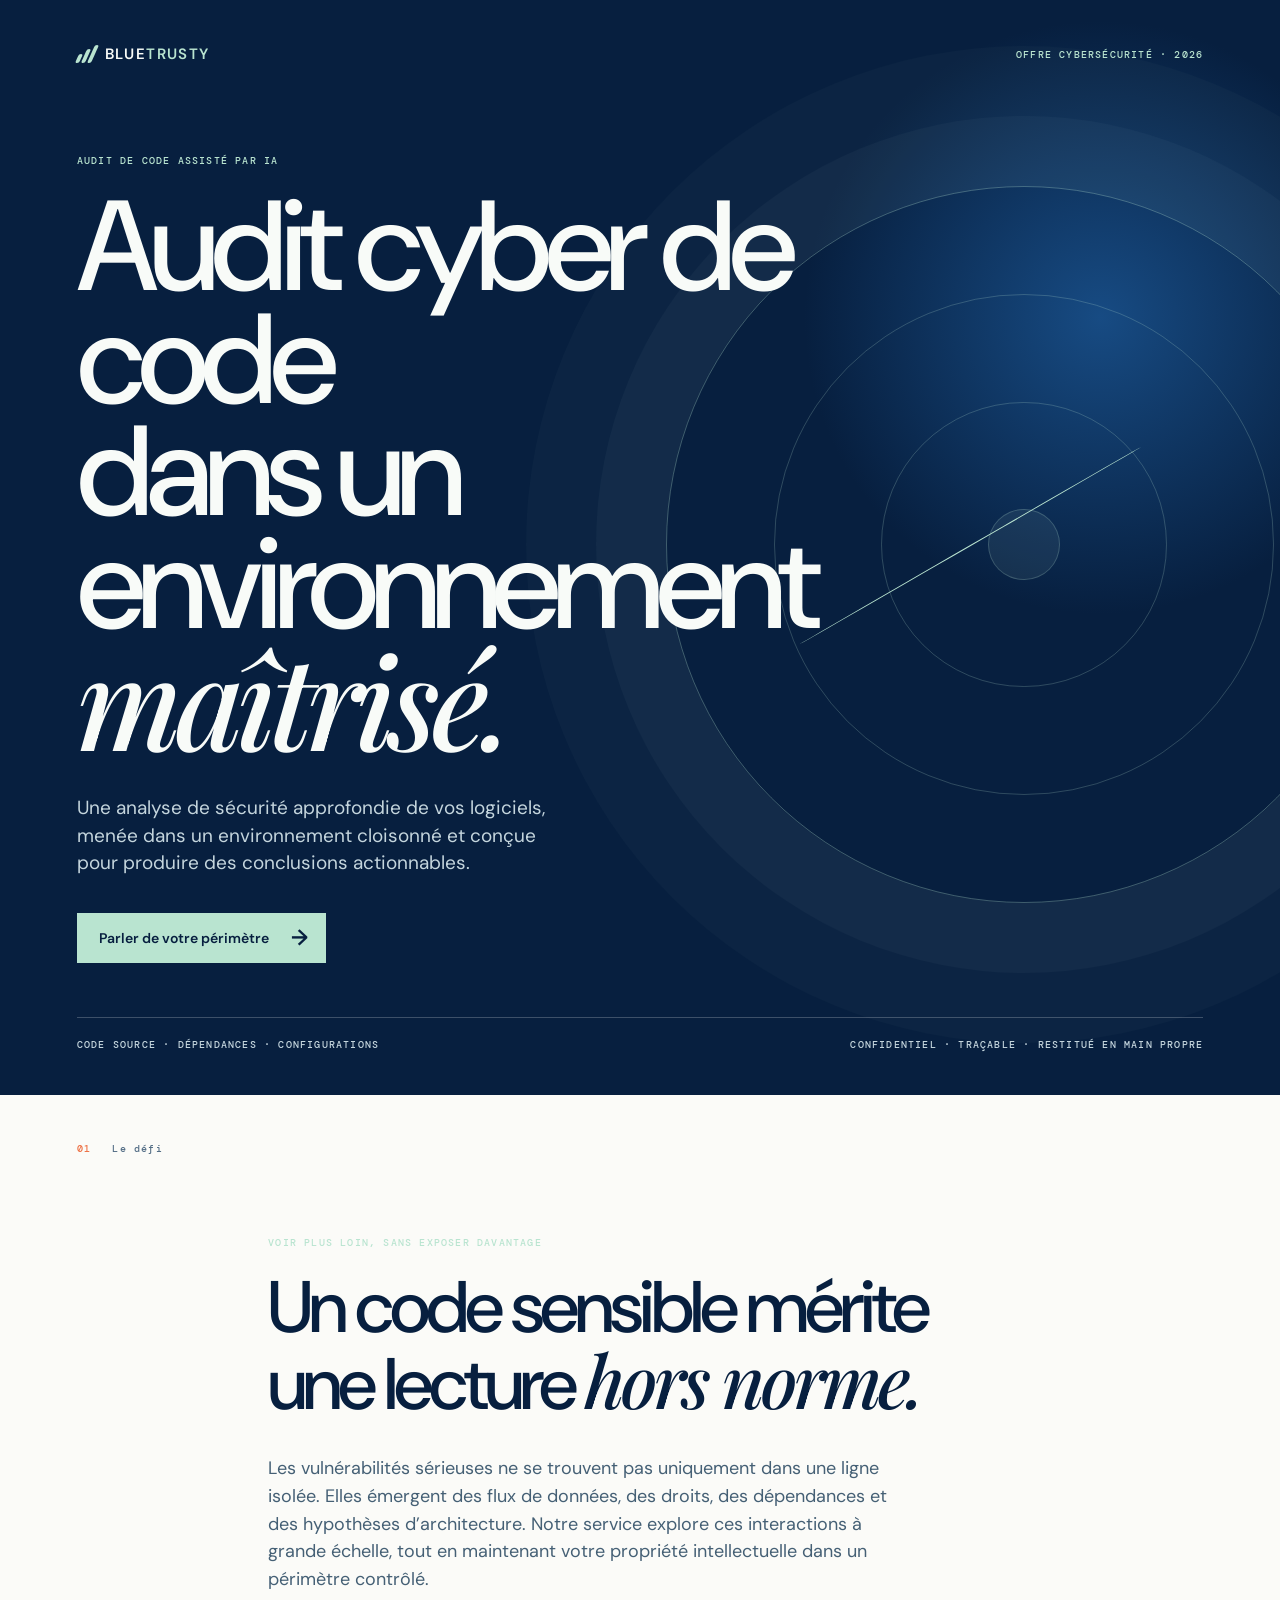
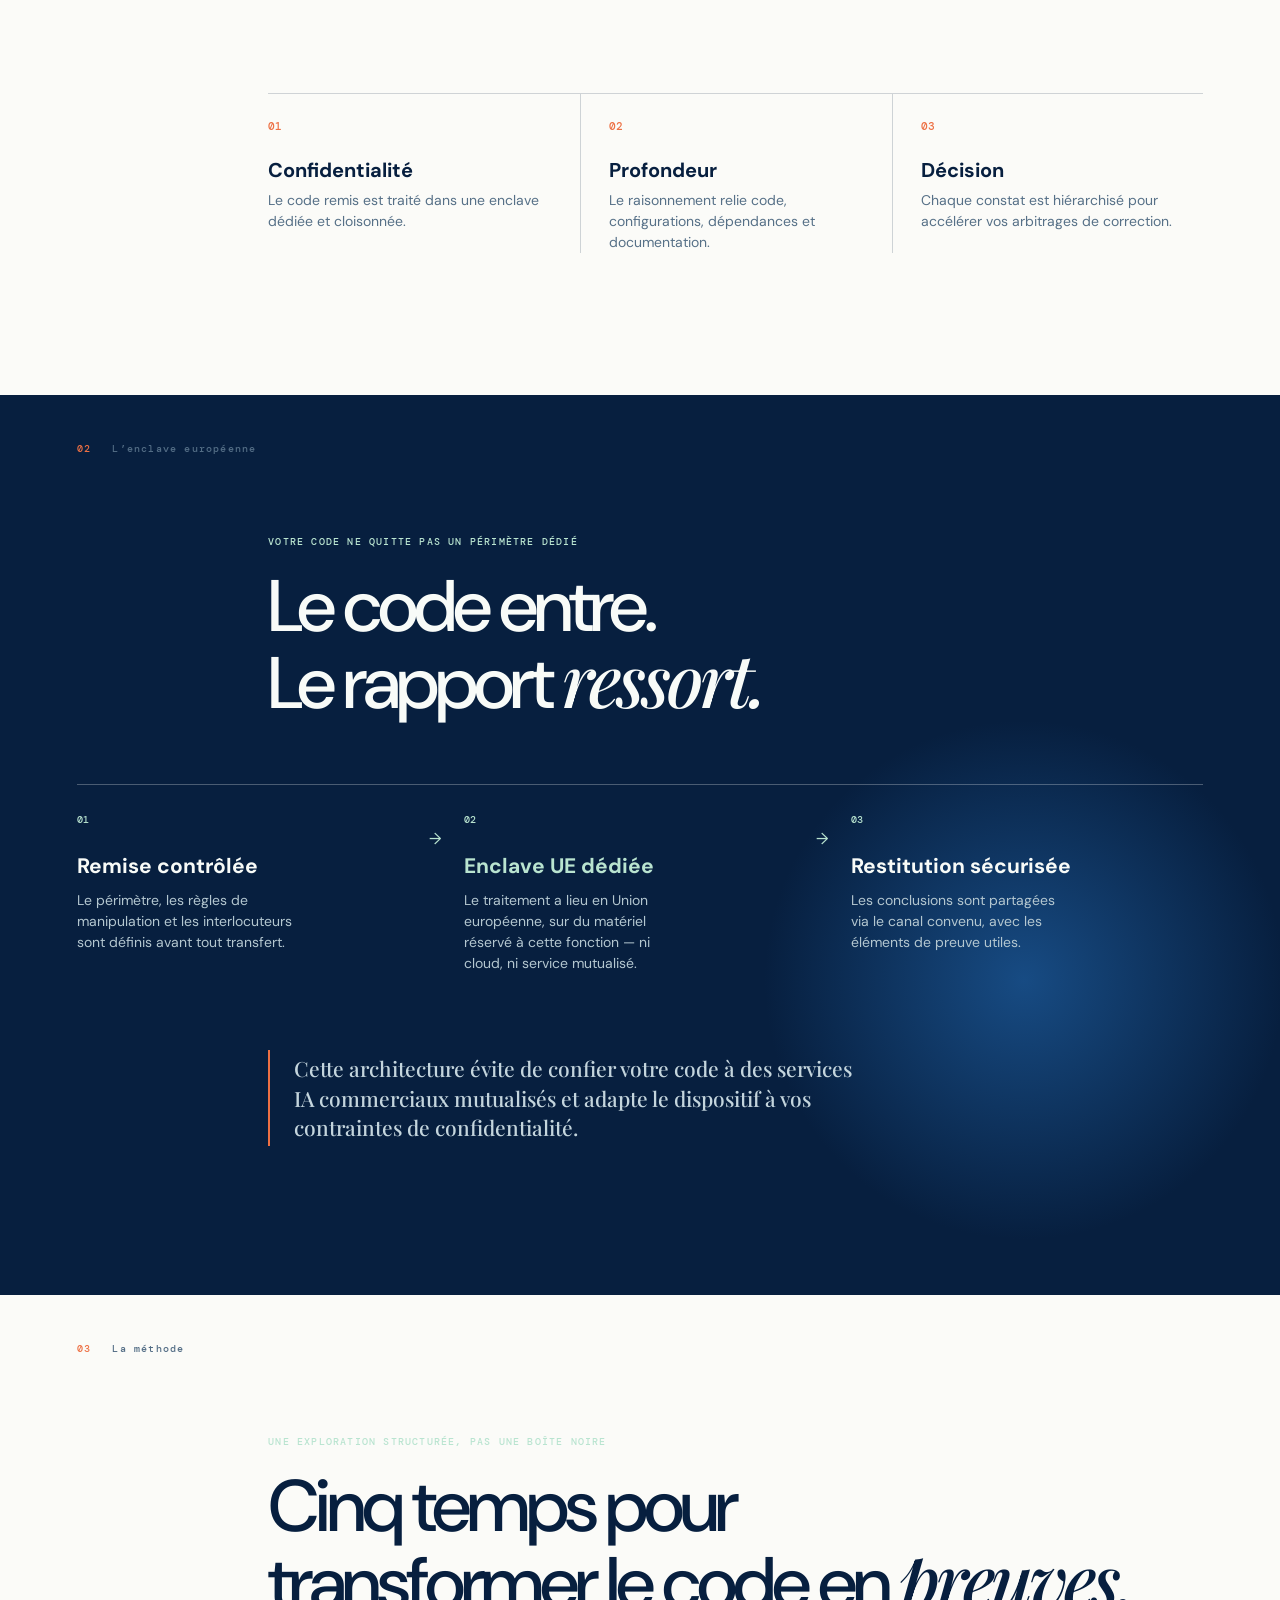
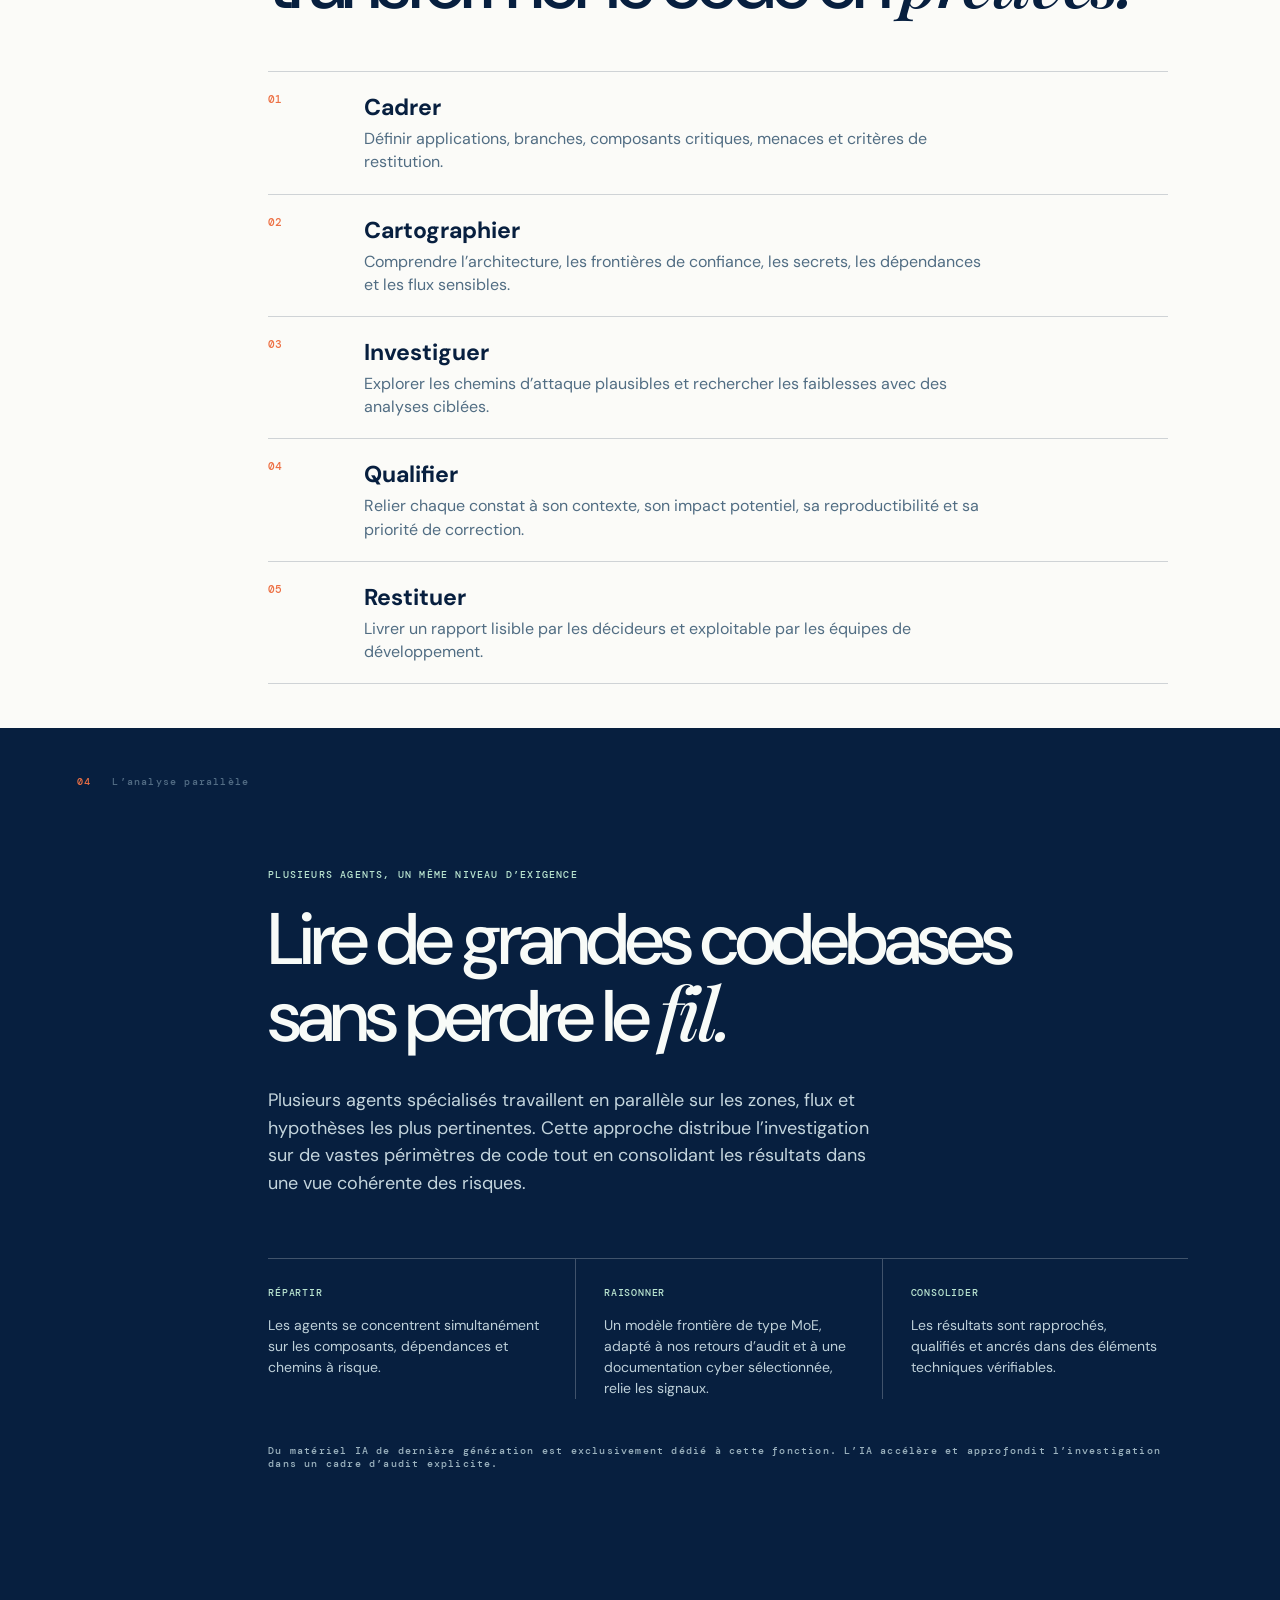
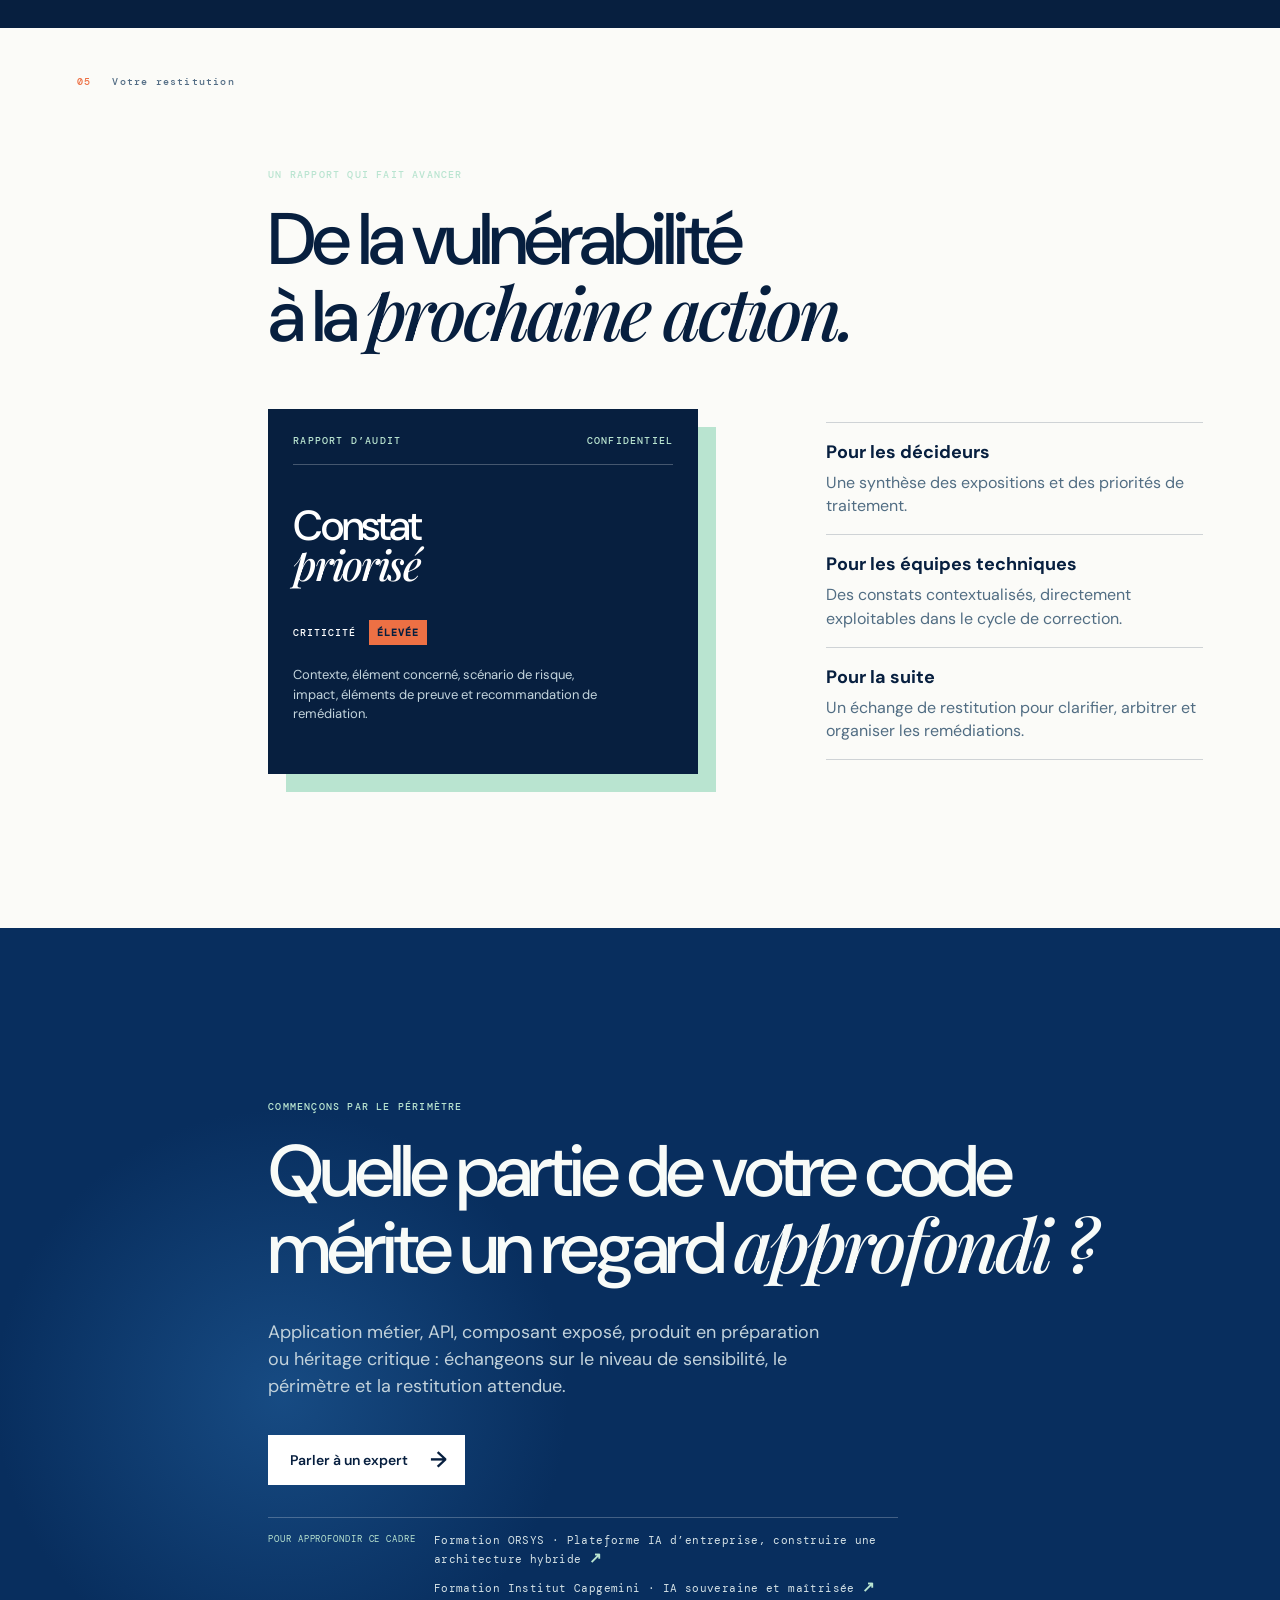
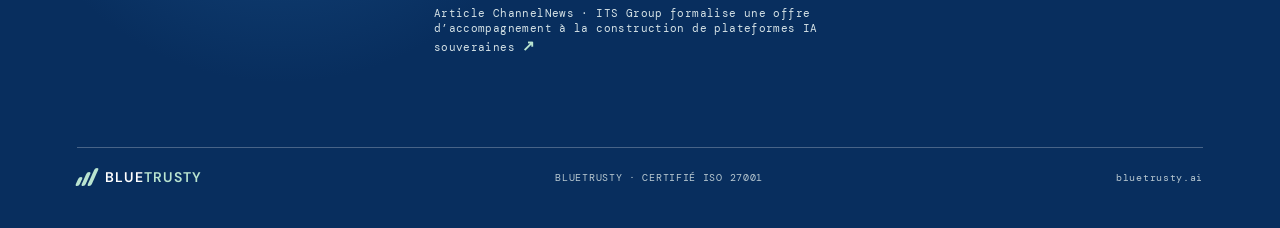
==== commit 78fb0d7c: "Refine controlled cyber code audit brochure" ====
--- a/index.html
+++ b/index.html
@@ -3,8 +3,8 @@
   <head>
     <meta charset="utf-8" />
     <meta name="viewport" content="width=device-width, initial-scale=1" />
-    <meta name="description" content="Brochure — Audit de code maîtrisé, par BlueTrusty." />
-    <title>BlueTrusty — Audit de code maîtrisé</title>
+    <meta name="description" content="Brochure — Audit cyber de code dans un environnement maîtrisé, par BlueTrusty." />
+    <title>BlueTrusty — Audit cyber de code dans un environnement maîtrisé</title>
     <link rel="stylesheet" href="styles.css" />
     <style>
       .training-links { display:grid; grid-template-columns:auto 1fr; gap:9px 18px; max-width:630px; margin-top:32px; padding-top:15px; border-top:1px solid rgba(255,255,255,.24); font:400 11px/1.35 "DM Mono",monospace; letter-spacing:.035em; }
@@ -23,7 +23,7 @@
         <div class="cover-art" aria-hidden="true"><span></span><span></span><span></span><span></span></div>
         <div class="cover-content">
           <p class="kicker">AUDIT DE CODE ASSISTÉ PAR IA</p>
-          <h1>Votre code.<br /><em>Notre enclave.</em><br />Vos preuves.</h1>
+          <h1>Audit cyber de code<br />dans un environnement<br /><em>maîtrisé.</em></h1>
           <p class="lede">Une analyse de sécurité approfondie de vos logiciels, menée dans un environnement cloisonné et conçue pour produire des conclusions actionnables.</p>
           <a class="button" href="#contact">Parler de votre périmètre <span>→</span></a>
         </div>
@@ -119,9 +119,9 @@
           <a class="button button-light" href="https://bluetrusty.ai/" target="_blank" rel="noreferrer">Parler à un expert <span>→</span></a>
           <div class="training-links">
             <span>POUR APPROFONDIR CE CADRE</span>
-            <a href="https://www.orsys.fr/formation/ahi" target="_blank" rel="noreferrer">Formation ORSYS <b>↗</b></a>
+            <a href="https://www.orsys.fr/formation/ahi" target="_blank" rel="noreferrer">Formation ORSYS · Plateforme IA d’entreprise, construire une architecture hybride <b>↗</b></a>
             <a href="https://www.institut.capgemini.fr/formation/construire-sa-plateforme-ia-d-entreprise-souveraine-et-maitrisee/" target="_blank" rel="noreferrer">Formation Institut Capgemini · IA souveraine et maîtrisée <b>↗</b></a>
-            <a href="https://www.channelnews.fr/its-group-formalise-une-offre-daccompagnement-a-la-construction-de-plateformes-ia-souveraines-159132" target="_blank" rel="noreferrer">Article ChannelNews · Les plateformes IA souveraines <b>↗</b></a>
+            <a href="https://www.channelnews.fr/its-group-formalise-une-offre-daccompagnement-a-la-construction-de-plateformes-ia-souveraines-159132" target="_blank" rel="noreferrer">Article ChannelNews · ITS Group formalise une offre d’accompagnement à la construction de plateformes IA souveraines <b>↗</b></a>
           </div>
         </div>
         <footer><a class="brand" href="#accueil"><span class="brand-mark" aria-hidden="true"><i></i><i></i><i></i></span><span>BLUE<span>TRUSTY</span></span></a><span>BLUETRUSTY · CERTIFIÉ ISO 27001</span><a href="https://bluetrusty.ai/" target="_blank" rel="noreferrer">bluetrusty.ai</a></footer>
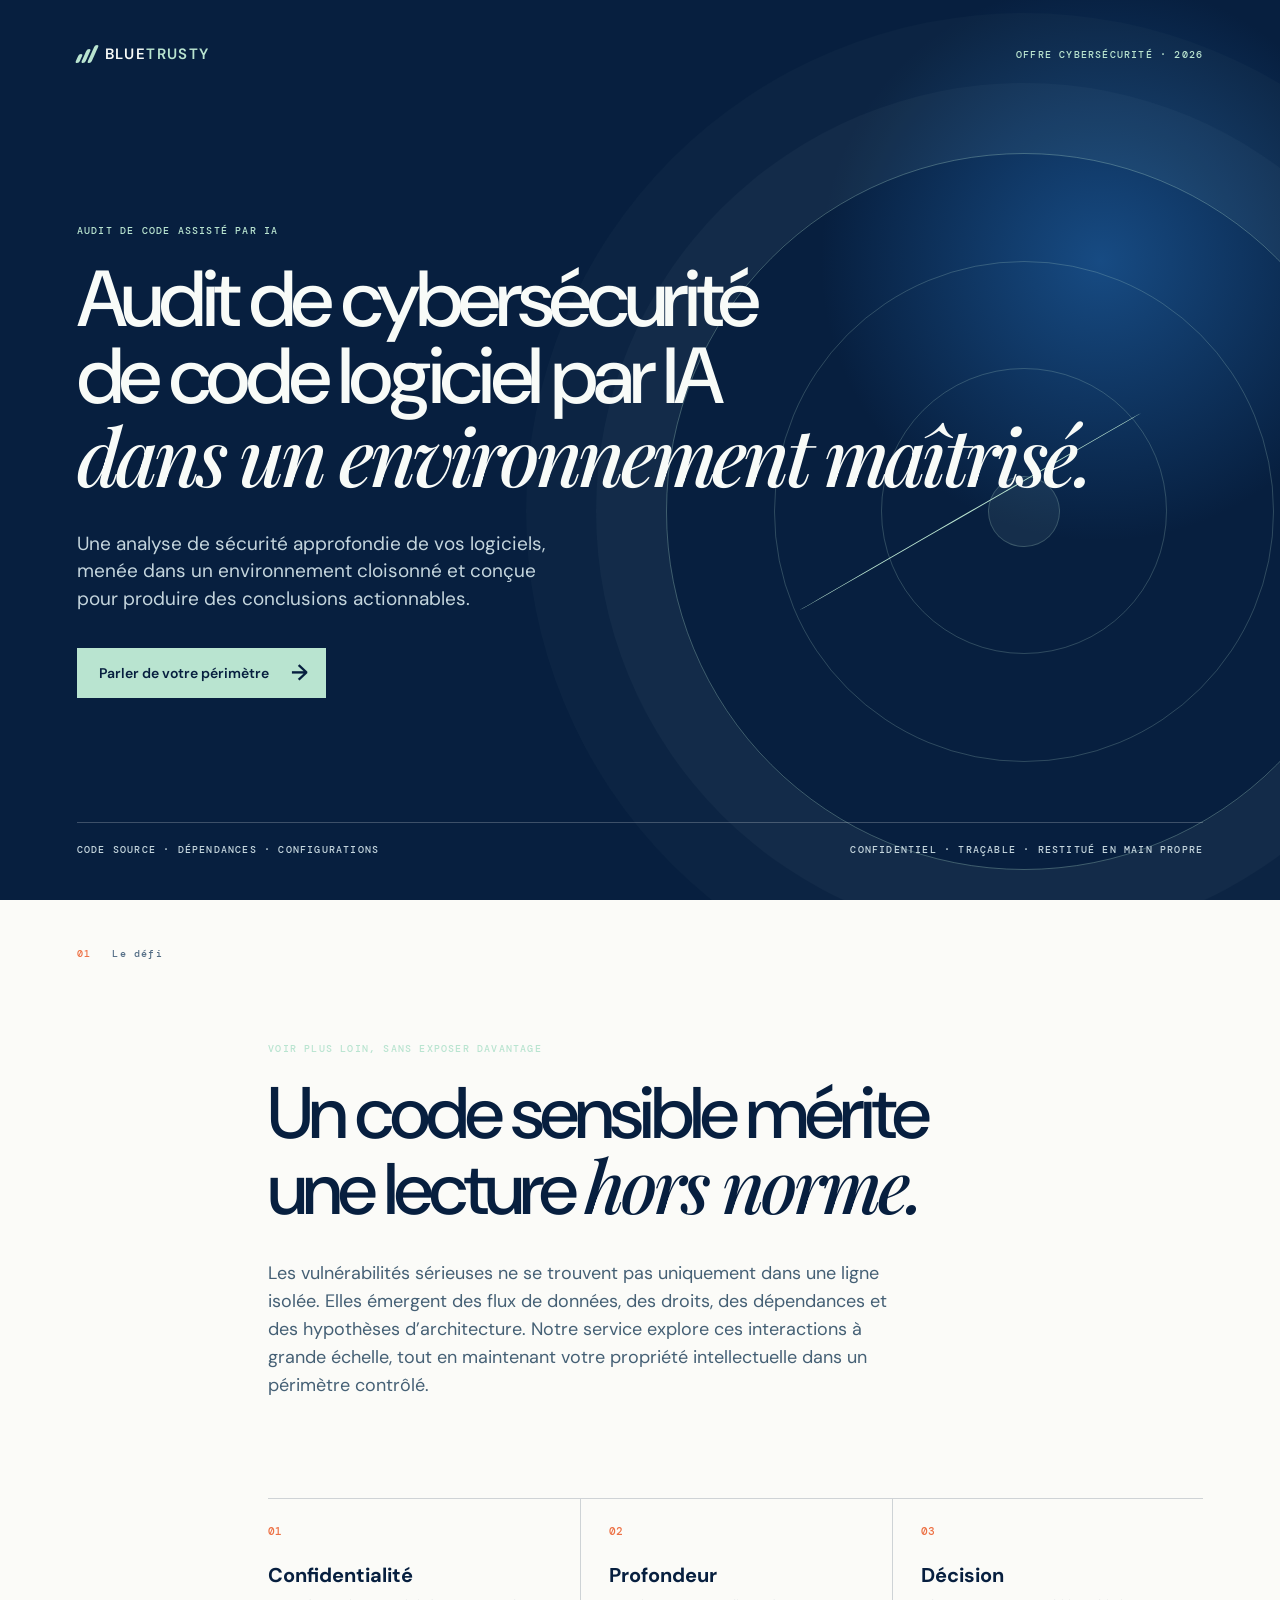
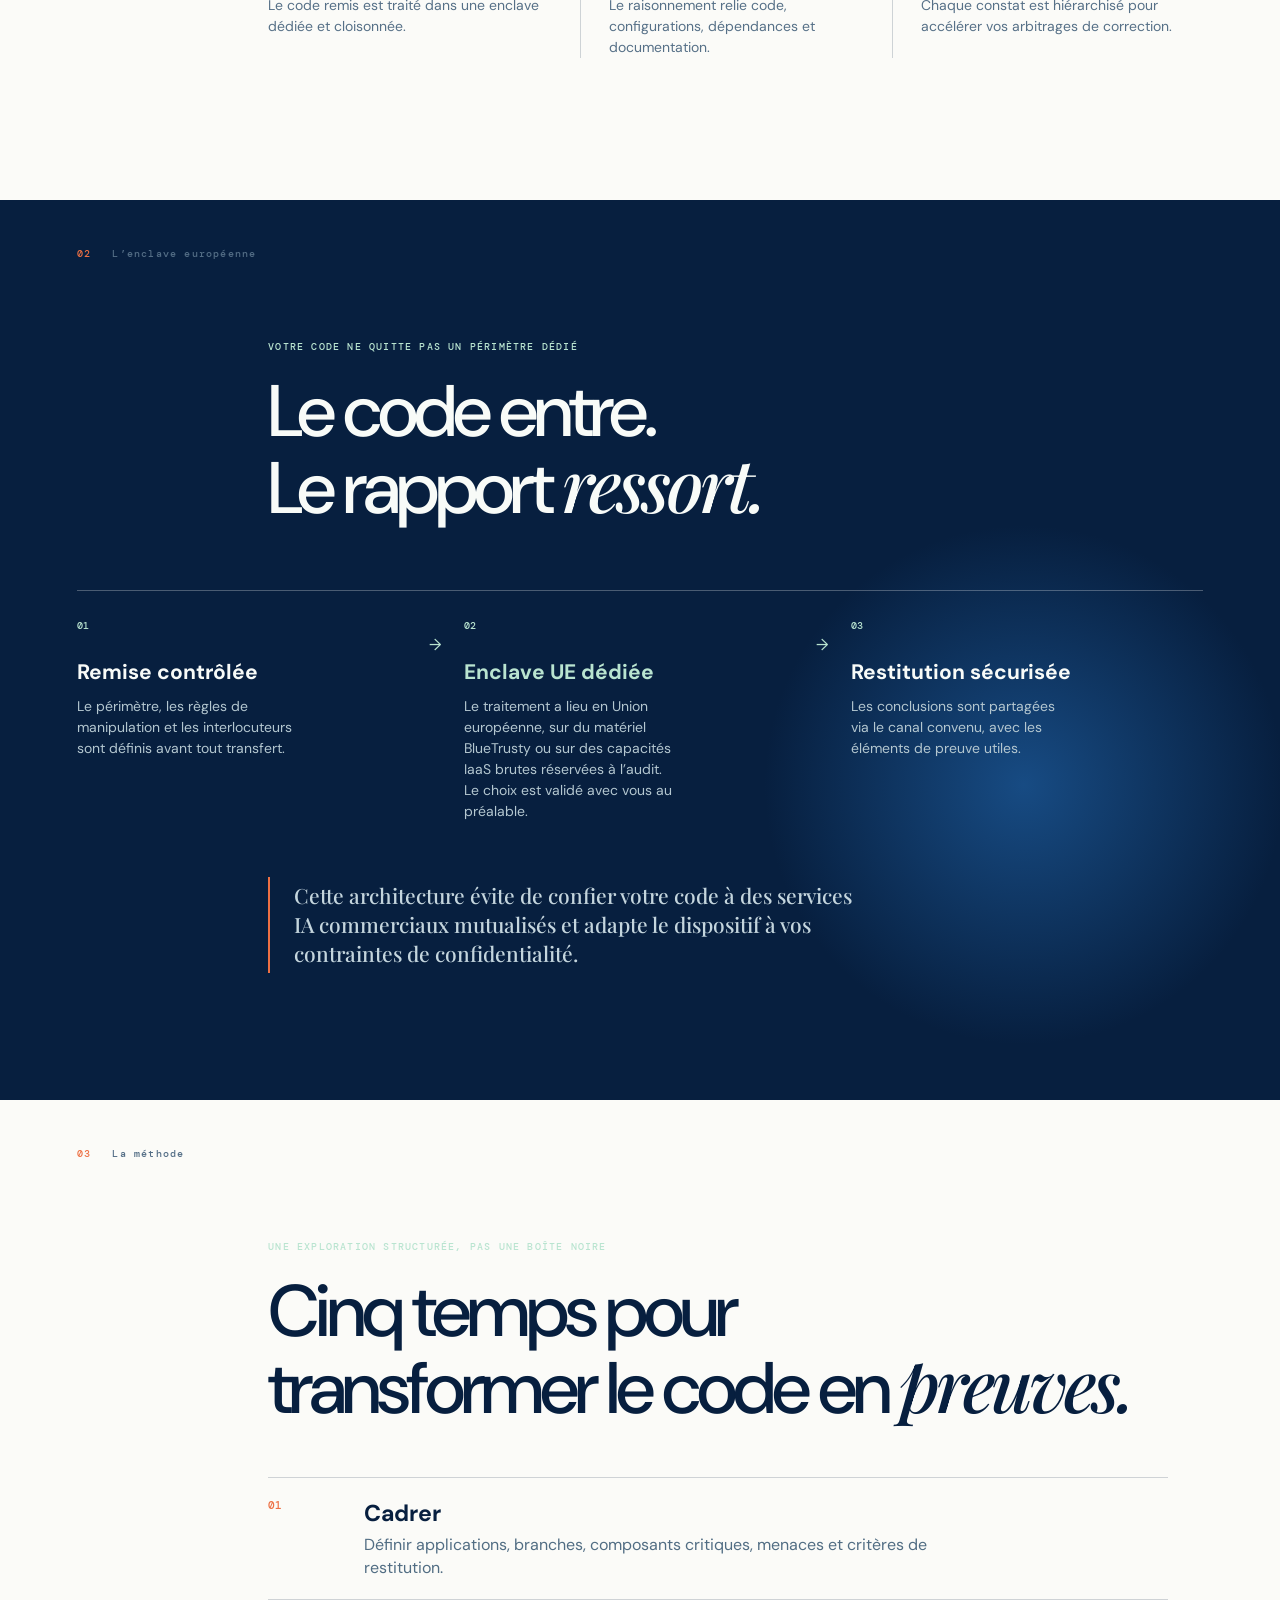
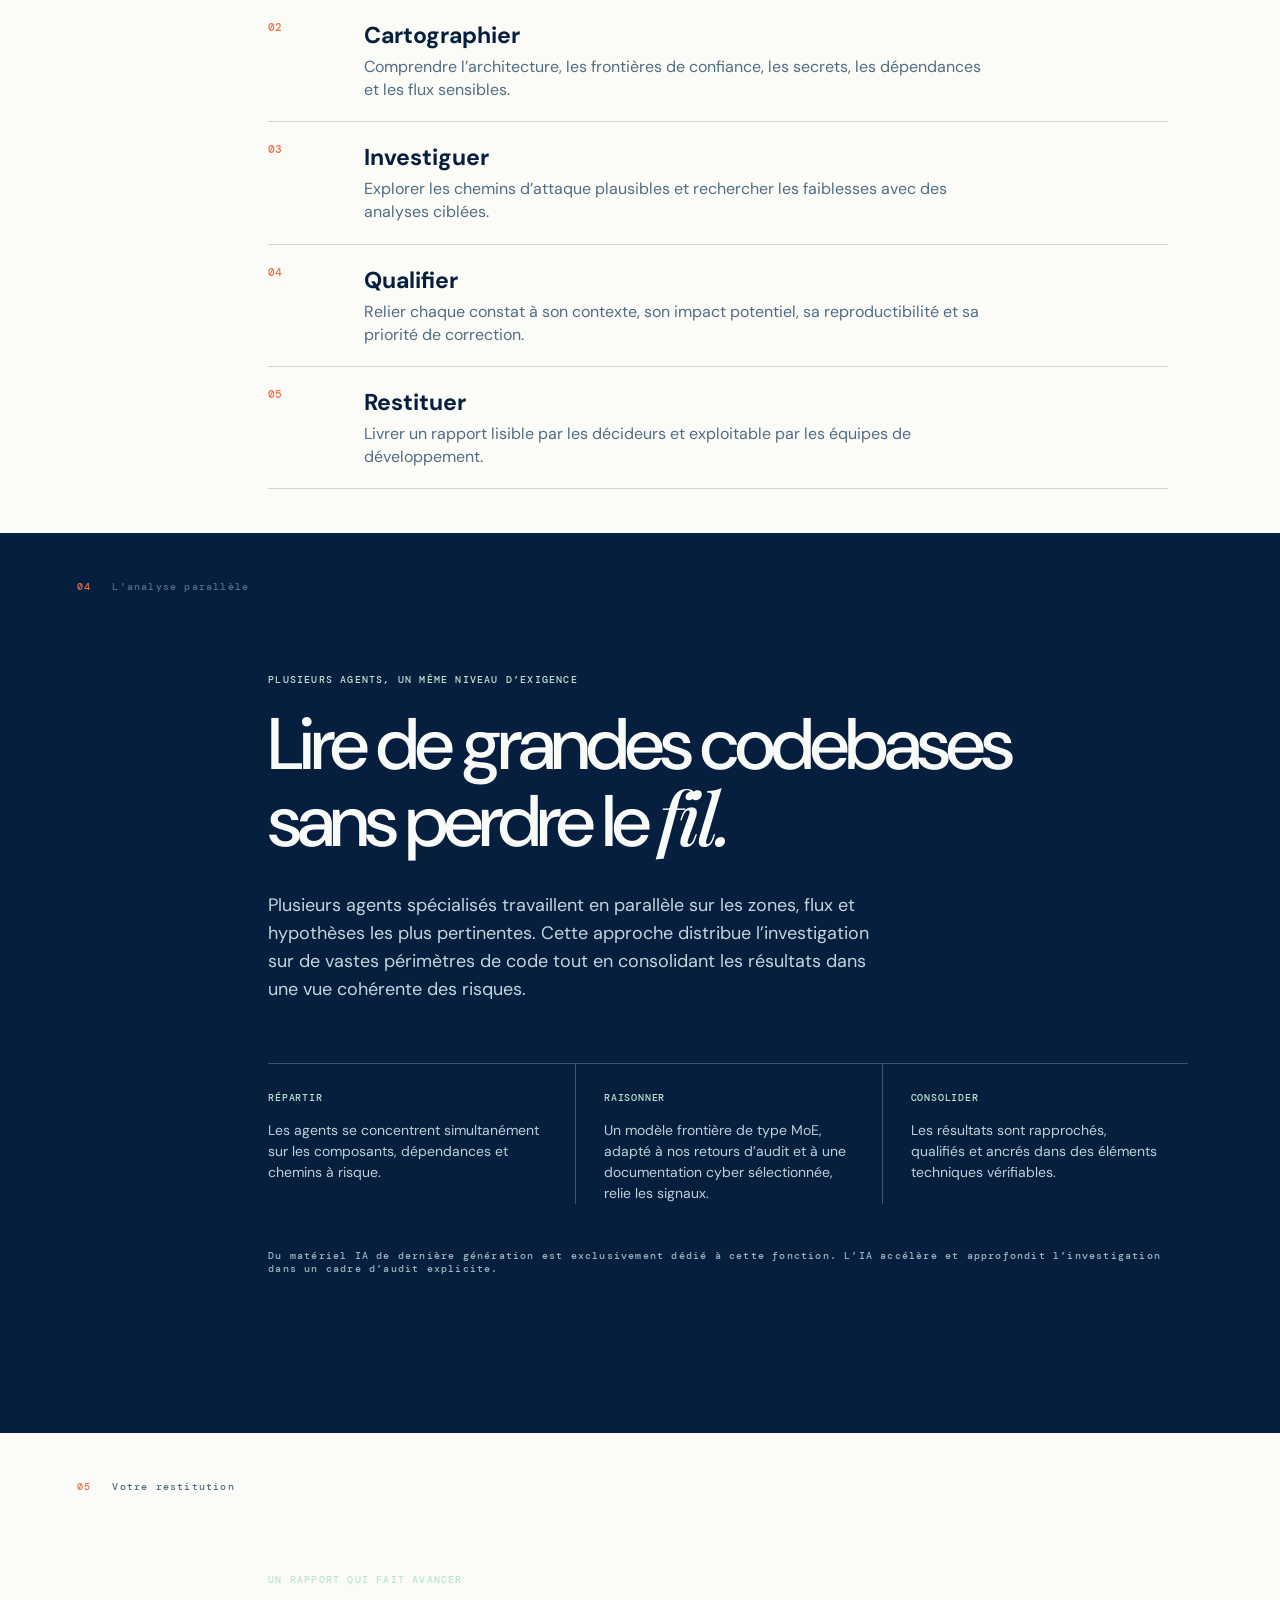
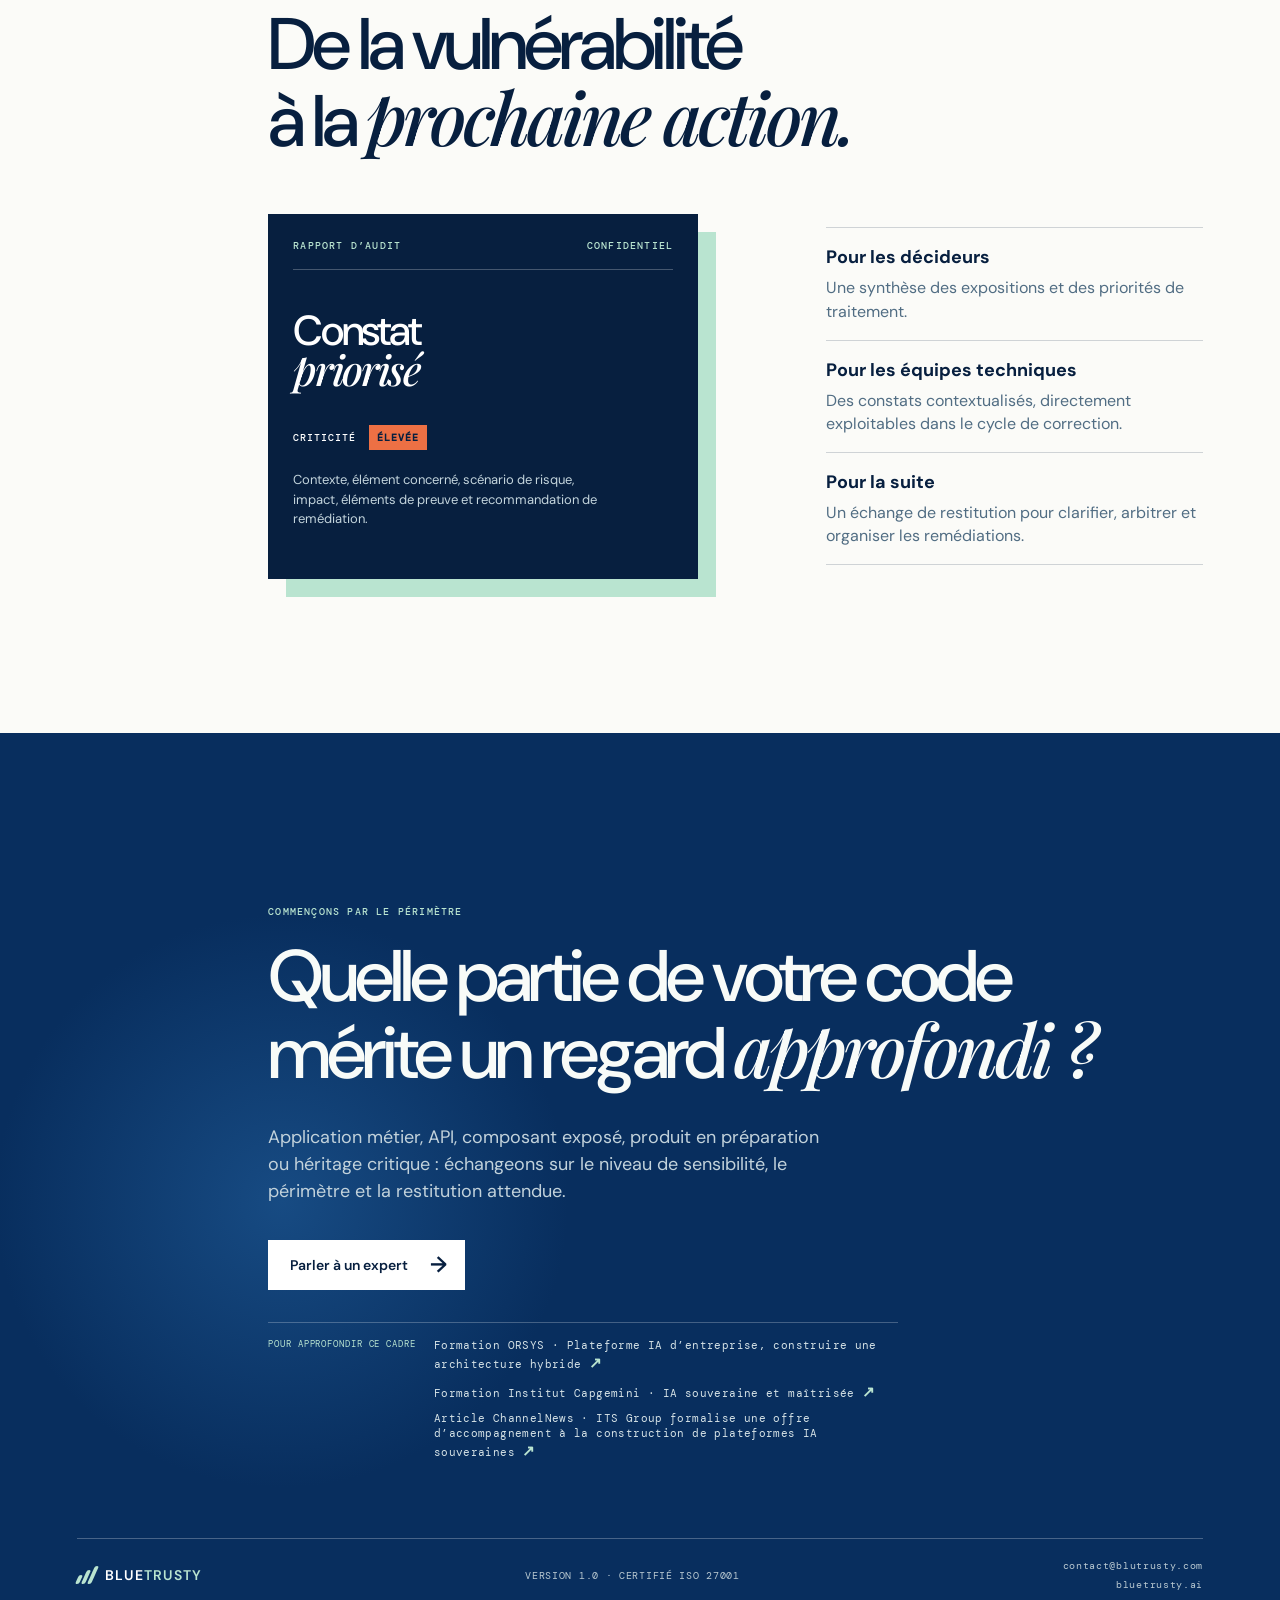
==== commit 23558947: "Refine cyber code audit offer" ====
--- a/index.html
+++ b/index.html
@@ -3,14 +3,18 @@
   <head>
     <meta charset="utf-8" />
     <meta name="viewport" content="width=device-width, initial-scale=1" />
-    <meta name="description" content="Brochure — Audit cyber de code dans un environnement maîtrisé, par BlueTrusty." />
-    <title>BlueTrusty — Audit cyber de code dans un environnement maîtrisé</title>
+    <meta name="description" content="Brochure — Audit de cybersécurité de code logiciel par IA dans un environnement maîtrisé, par BlueTrusty." />
+    <title>BlueTrusty — Audit de cybersécurité de code logiciel par IA dans un environnement maîtrisé</title>
     <link rel="stylesheet" href="styles.css" />
     <style>
+      .audit-title { max-width:1100px; font-size:clamp(48px,6.2vw,92px); line-height:.98; }
       .training-links { display:grid; grid-template-columns:auto 1fr; gap:9px 18px; max-width:630px; margin-top:32px; padding-top:15px; border-top:1px solid rgba(255,255,255,.24); font:400 11px/1.35 "DM Mono",monospace; letter-spacing:.035em; }
       .training-links span { grid-row:span 3; color:#b9e4d0; font-size:9px; letter-spacing:.1em; }
       .training-links a { color:#d5e2e6; text-decoration:none; }.training-links b { color:#b9e4d0; font-size:15px; }
-      @media (max-width:760px) { .training-links { grid-template-columns:1fr; margin-top:25px; }.training-links span { grid-row:auto; } }
+      .footer-links { display:flex; flex-direction:column; align-items:flex-end; gap:6px; }
+      .contact footer > .footer-version { color:#b9c9d1; }
+      @media (max-width:760px) { .audit-title { font-size:clamp(42px,10vw,64px); }.training-links { grid-template-columns:1fr; margin-top:25px; }.training-links span { grid-row:auto; } }
+      @media (max-width:760px) { .contact footer { flex-wrap:wrap; }.contact footer > .footer-version { display:block; order:3; width:100%; }.footer-links { align-items:flex-end; } }
     </style>
   </head>
   <body>
@@ -23,7 +27,7 @@
         <div class="cover-art" aria-hidden="true"><span></span><span></span><span></span><span></span></div>
         <div class="cover-content">
           <p class="kicker">AUDIT DE CODE ASSISTÉ PAR IA</p>
-          <h1>Audit cyber de code<br />dans un environnement<br /><em>maîtrisé.</em></h1>
+          <h1 class="audit-title">Audit de cybersécurité<br />de code logiciel par IA<br /><em>dans un environnement maîtrisé.</em></h1>
           <p class="lede">Une analyse de sécurité approfondie de vos logiciels, menée dans un environnement cloisonné et conçue pour produire des conclusions actionnables.</p>
           <a class="button" href="#contact">Parler de votre périmètre <span>→</span></a>
         </div>
@@ -53,7 +57,7 @@
         <div class="enclave-grid" aria-label="Parcours sécurisé de l'audit">
           <div class="enclave-step"><b>01</b><h3>Remise contrôlée</h3><p>Le périmètre, les règles de manipulation et les interlocuteurs sont définis avant tout transfert.</p></div>
           <div class="connector" aria-hidden="true">→</div>
-          <div class="enclave-step core"><b>02</b><h3>Enclave UE dédiée</h3><p>Le traitement a lieu en Union européenne, sur du matériel réservé à cette fonction — ni cloud, ni service mutualisé.</p></div>
+          <div class="enclave-step core"><b>02</b><h3>Enclave UE dédiée</h3><p>Le traitement a lieu en Union européenne, sur du matériel BlueTrusty ou sur des capacités IaaS brutes réservées à l’audit. Le choix est validé avec vous au préalable.</p></div>
           <div class="connector" aria-hidden="true">→</div>
           <div class="enclave-step"><b>03</b><h3>Restitution sécurisée</h3><p>Les conclusions sont partagées via le canal convenu, avec les éléments de preuve utiles.</p></div>
         </div>
@@ -124,7 +128,7 @@
             <a href="https://www.channelnews.fr/its-group-formalise-une-offre-daccompagnement-a-la-construction-de-plateformes-ia-souveraines-159132" target="_blank" rel="noreferrer">Article ChannelNews · ITS Group formalise une offre d’accompagnement à la construction de plateformes IA souveraines <b>↗</b></a>
           </div>
         </div>
-        <footer><a class="brand" href="#accueil"><span class="brand-mark" aria-hidden="true"><i></i><i></i><i></i></span><span>BLUE<span>TRUSTY</span></span></a><span>BLUETRUSTY · CERTIFIÉ ISO 27001</span><a href="https://bluetrusty.ai/" target="_blank" rel="noreferrer">bluetrusty.ai</a></footer>
+        <footer><a class="brand" href="#accueil"><span class="brand-mark" aria-hidden="true"><i></i><i></i><i></i></span><span>BLUE<span>TRUSTY</span></span></a><span class="footer-version">VERSION 1.0 · CERTIFIÉ ISO 27001</span><div class="footer-links"><a href="mailto:contact@blutrusty.com">contact@blutrusty.com</a><a href="https://bluetrusty.ai/" target="_blank" rel="noreferrer">bluetrusty.ai</a></div></footer>
       </section>
     </main>
   </body>
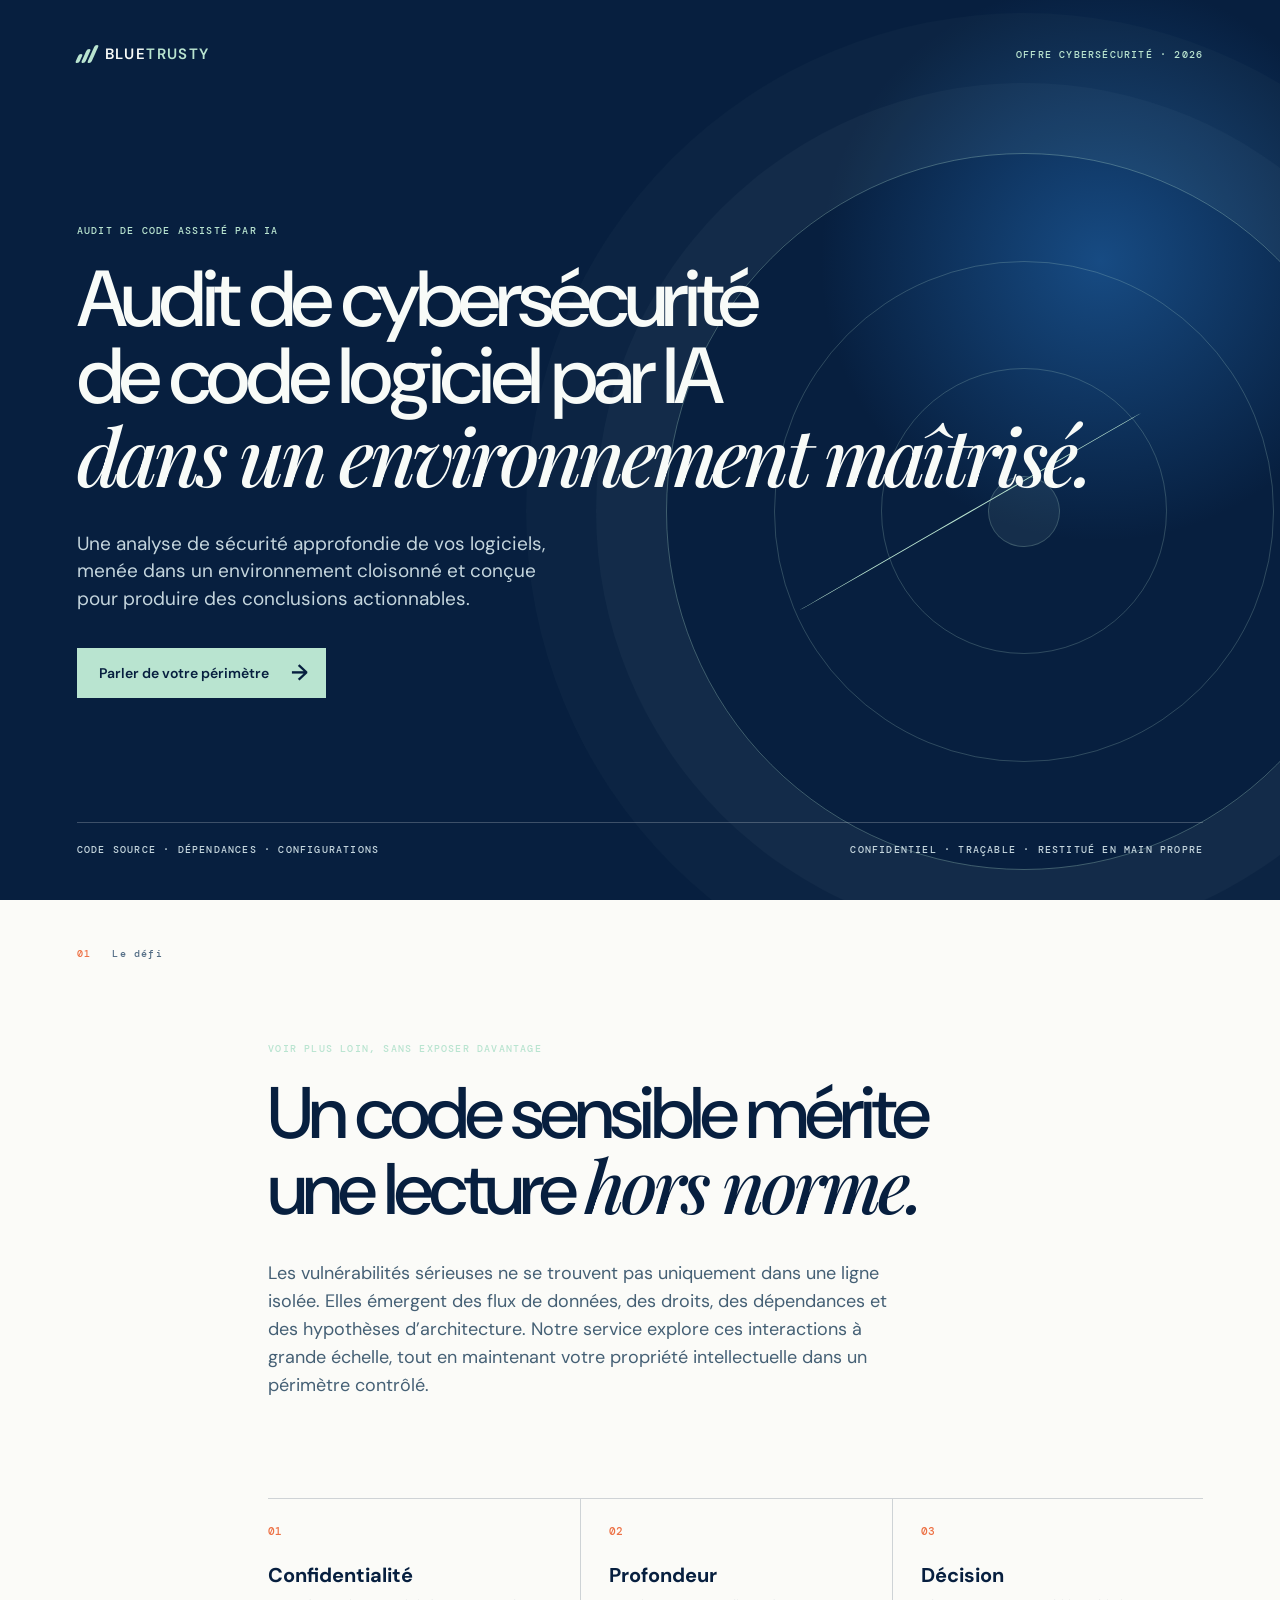
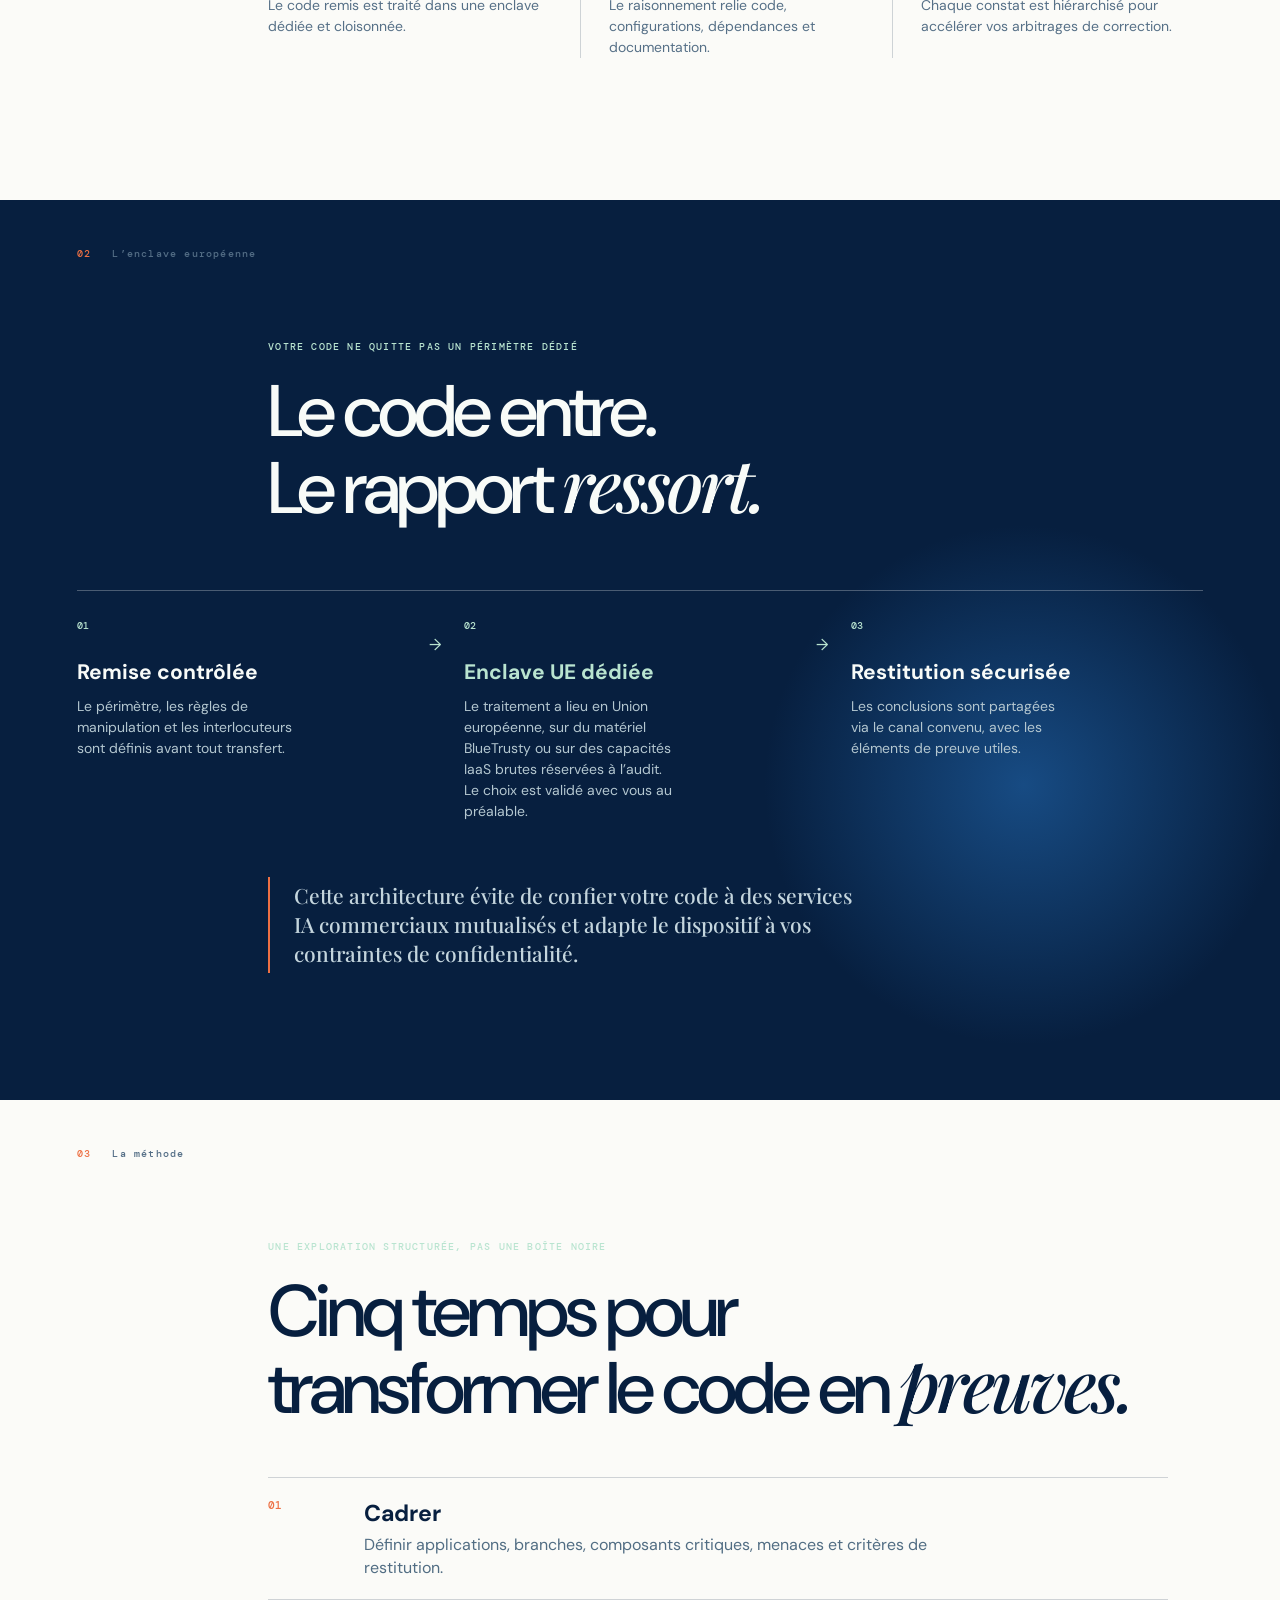
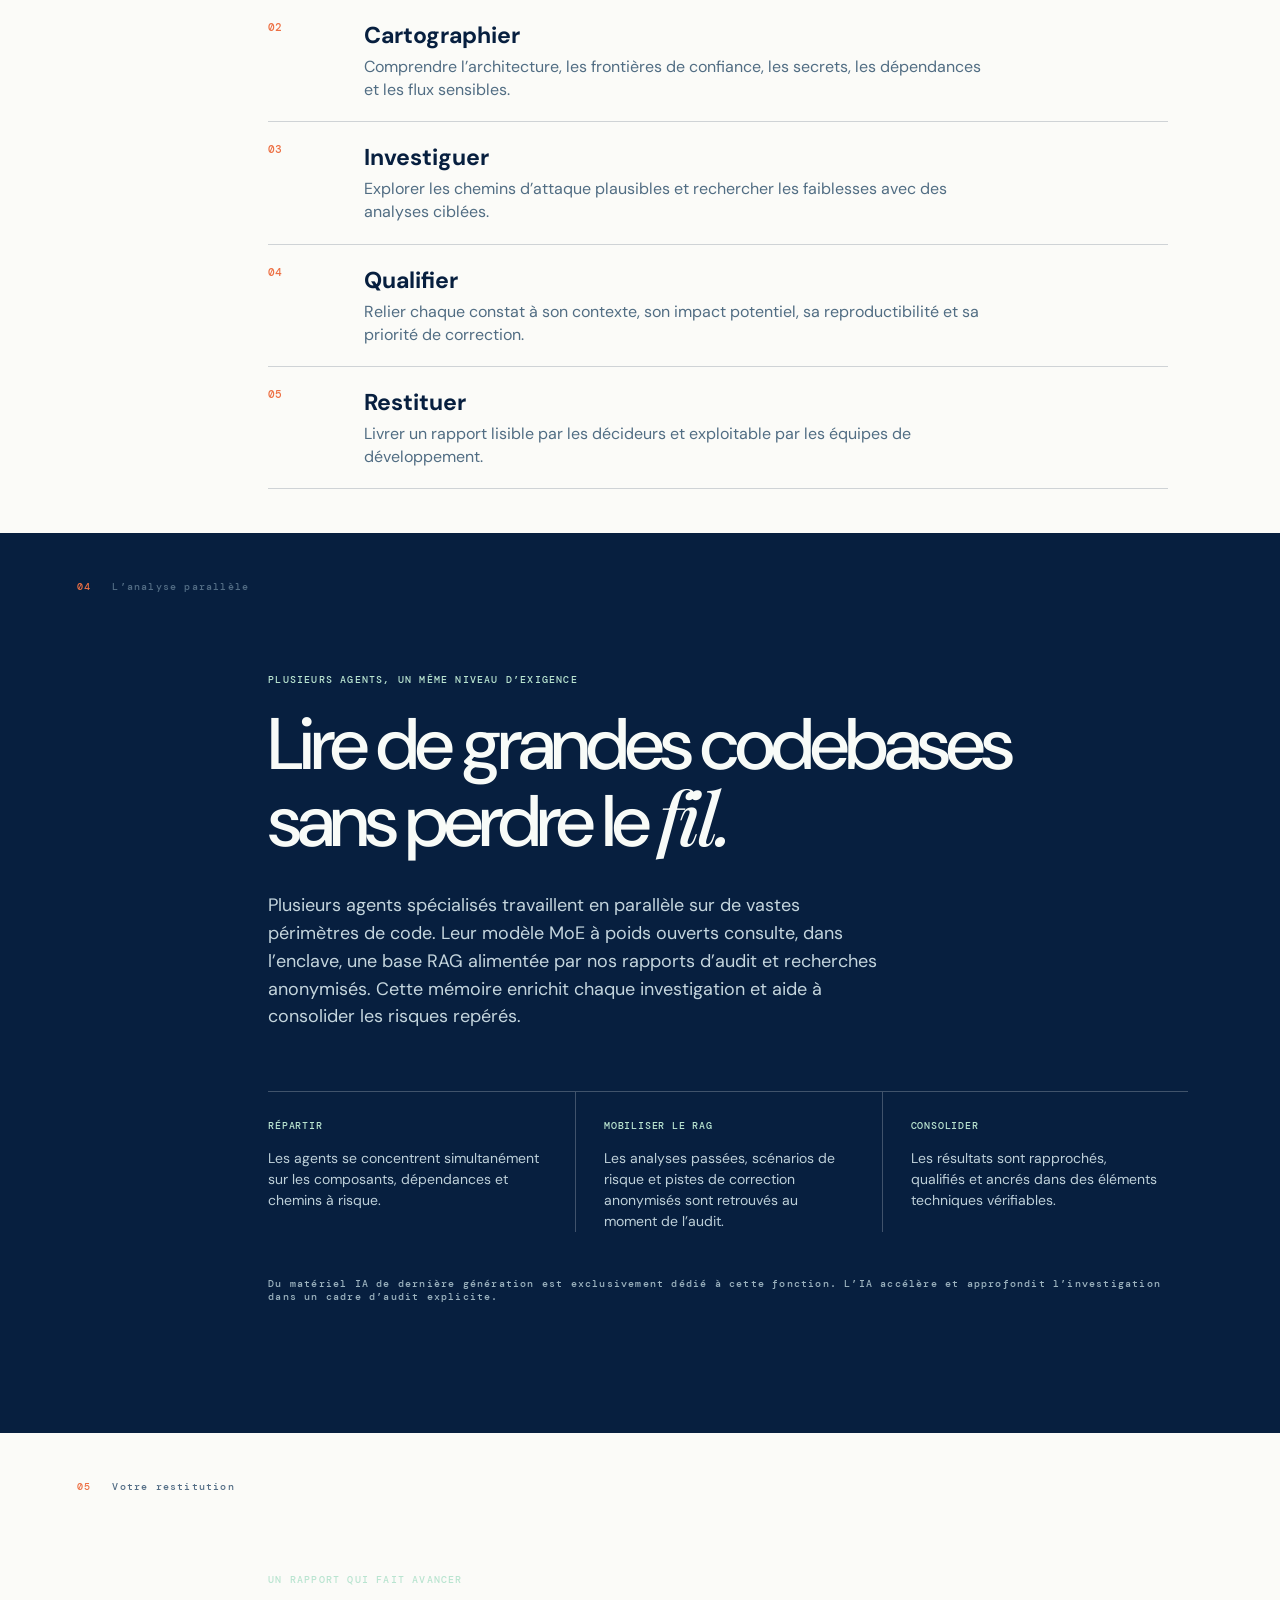
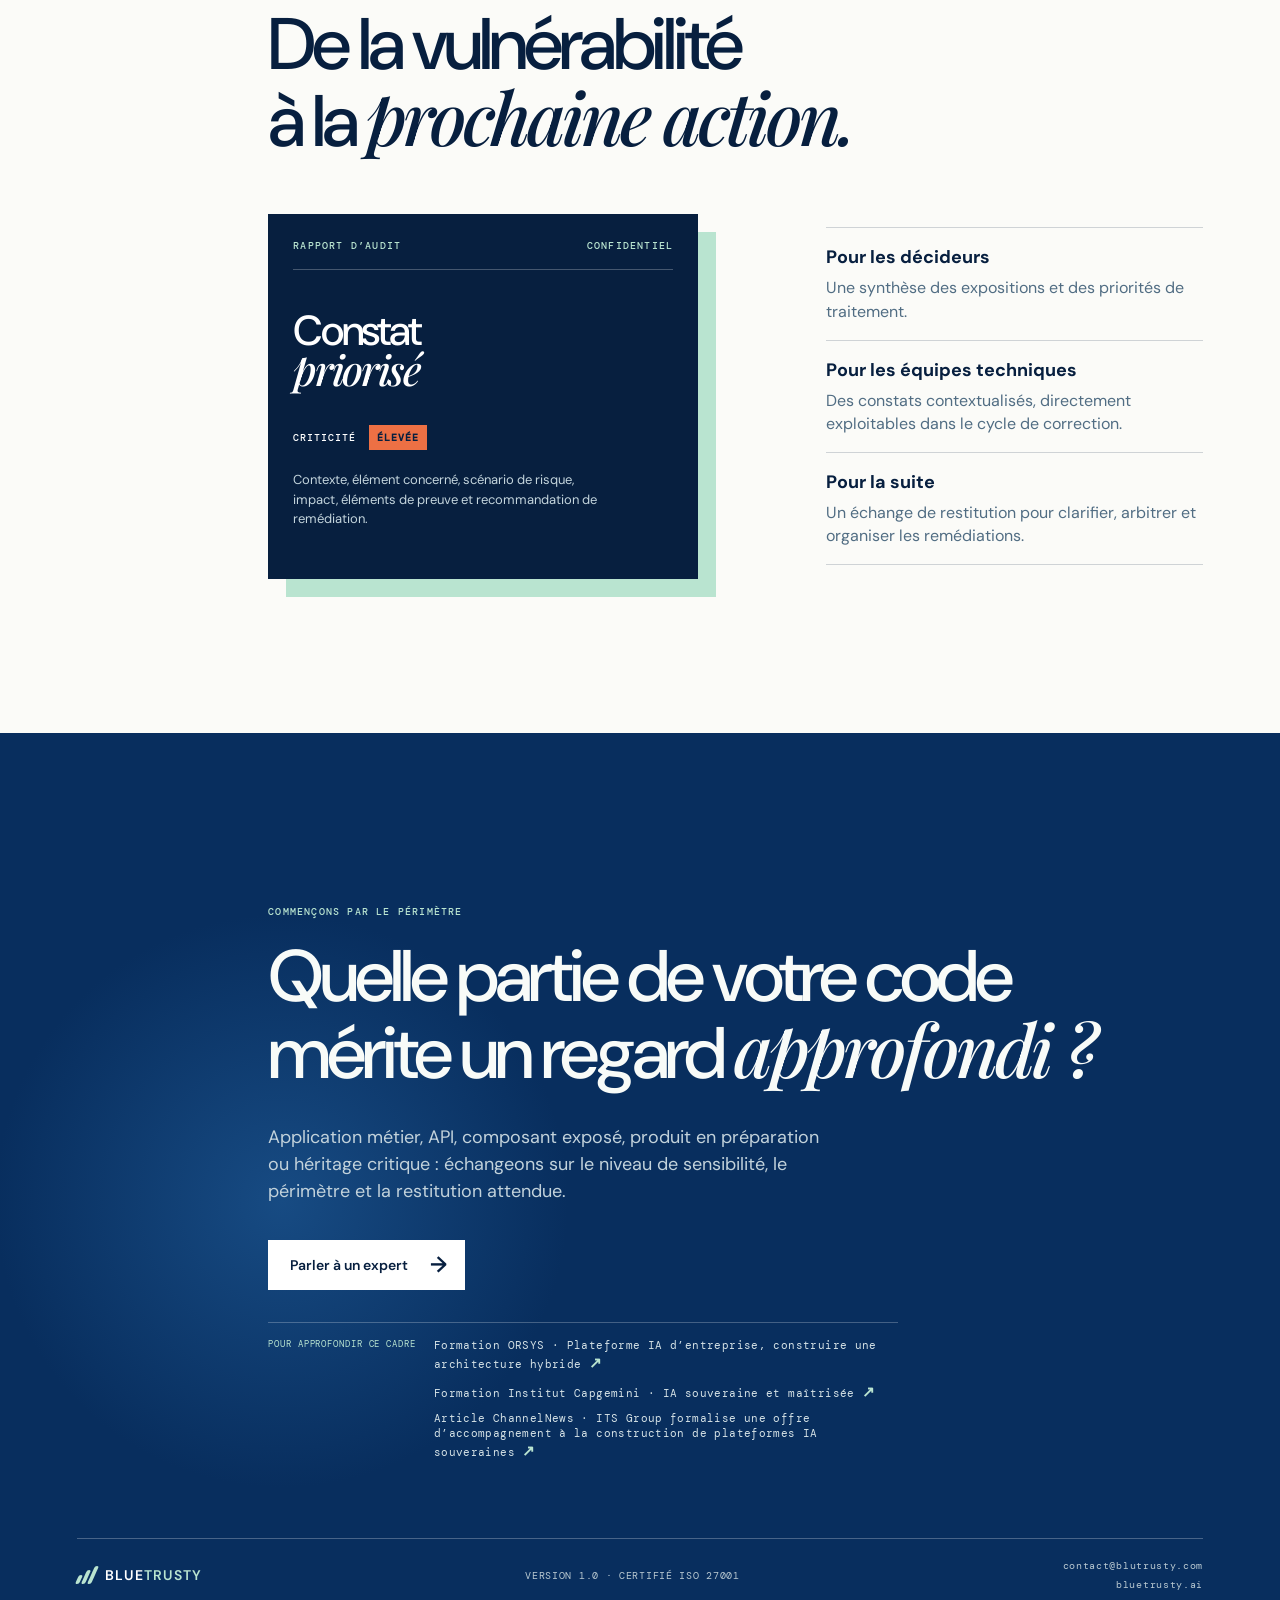
==== commit 8144d538: "Clarify audit knowledge base and references" ====
--- a/index.html
+++ b/index.html
@@ -84,11 +84,11 @@
         <div class="offset-copy">
           <p class="kicker">PLUSIEURS AGENTS, UN MÊME NIVEAU D’EXIGENCE</p>
           <h2>Lire de grandes codebases<br />sans perdre le <em>fil.</em></h2>
-          <p class="body-copy">Plusieurs agents spécialisés travaillent en parallèle sur les zones, flux et hypothèses les plus pertinentes. Cette approche distribue l’investigation sur de vastes périmètres de code tout en consolidant les résultats dans une vue cohérente des risques.</p>
+          <p class="body-copy">Plusieurs agents spécialisés travaillent en parallèle sur de vastes périmètres de code. Leur modèle MoE à poids ouverts consulte, dans l’enclave, une base RAG alimentée par nos rapports d’audit et recherches anonymisés. Cette mémoire enrichit chaque investigation et aide à consolider les risques repérés.</p>
         </div>
         <div class="engine-cards">
           <article><span>RÉPARTIR</span><p>Les agents se concentrent simultanément sur les composants, dépendances et chemins à risque.</p></article>
-          <article><span>RAISONNER</span><p>Un modèle frontière de type MoE, adapté à nos retours d’audit et à une documentation cyber sélectionnée, relie les signaux.</p></article>
+          <article><span>MOBILISER LE RAG</span><p>Les analyses passées, scénarios de risque et pistes de correction anonymisés sont retrouvés au moment de l’audit.</p></article>
           <article><span>CONSOLIDER</span><p>Les résultats sont rapprochés, qualifiés et ancrés dans des éléments techniques vérifiables.</p></article>
         </div>
         <p class="disclaimer">Du matériel IA de dernière génération est exclusivement dédié à cette fonction. L’IA accélère et approfondit l’investigation dans un cadre d’audit explicite.</p>
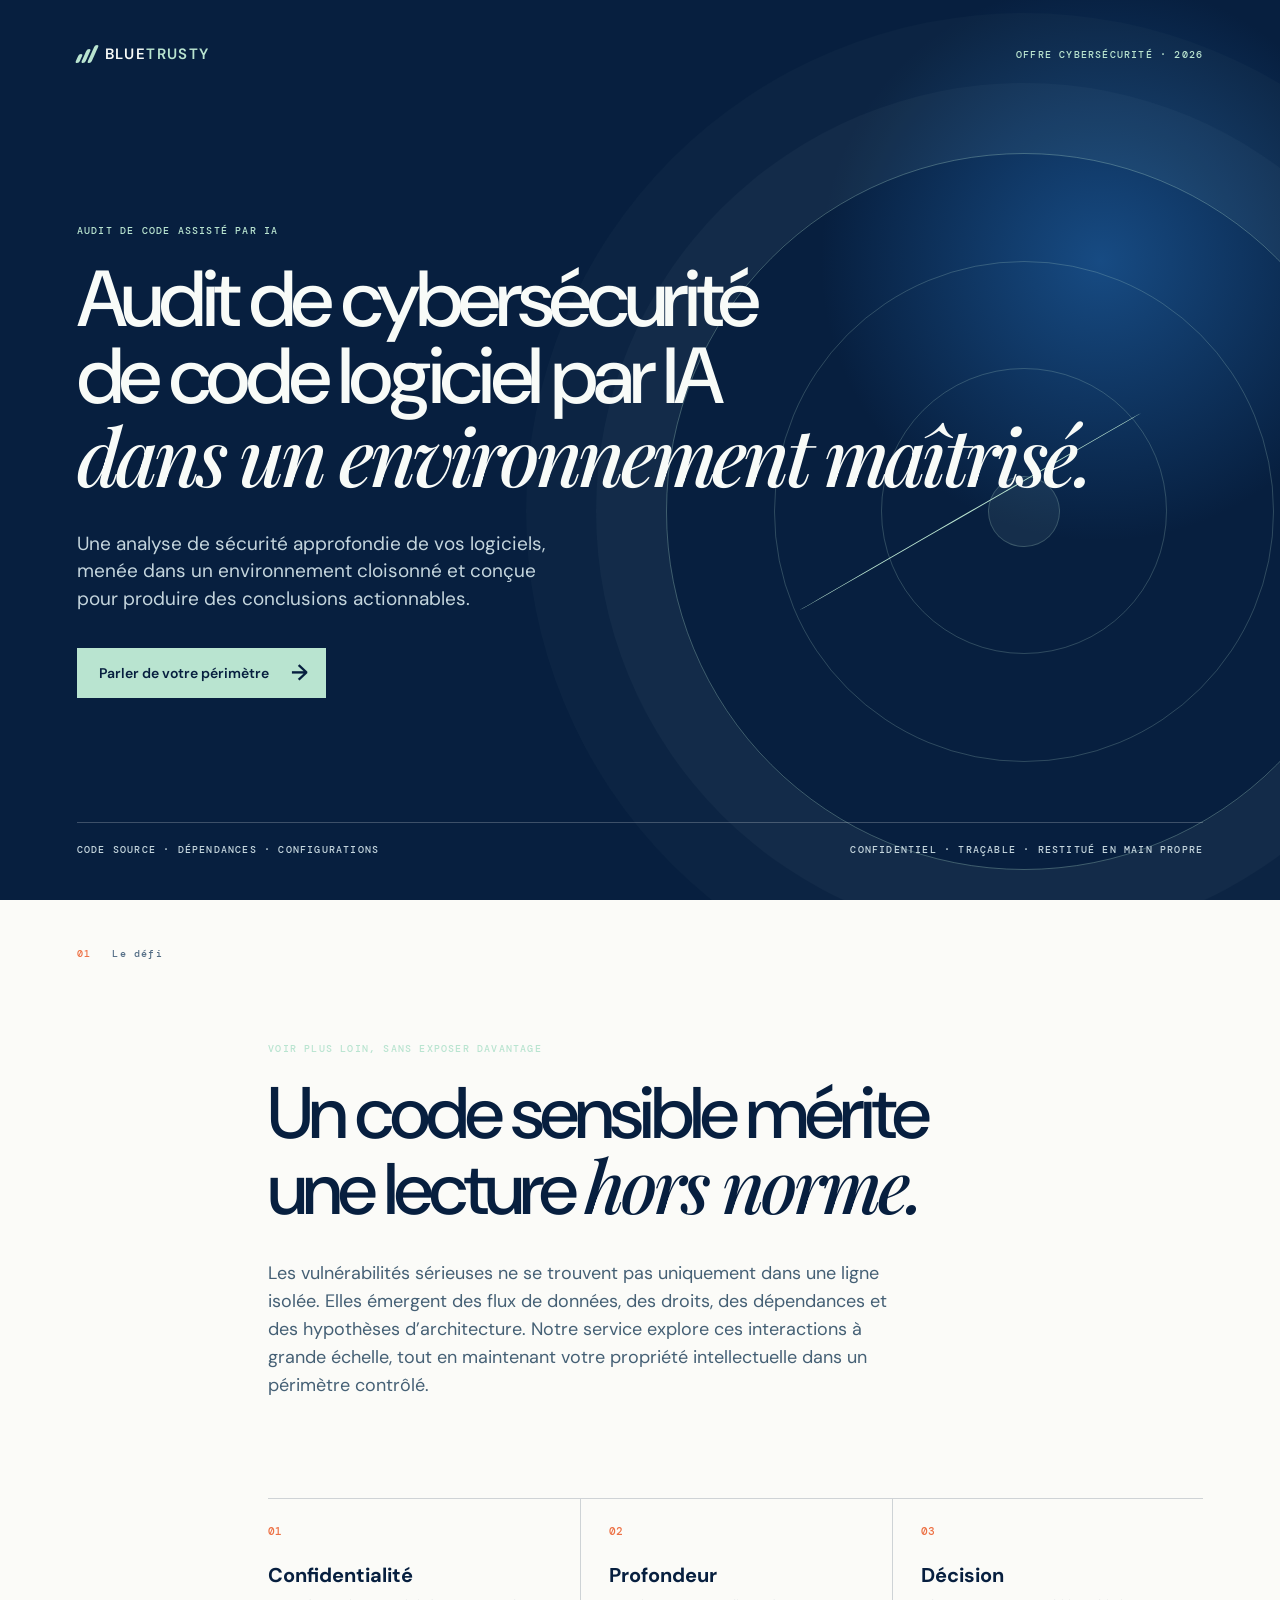
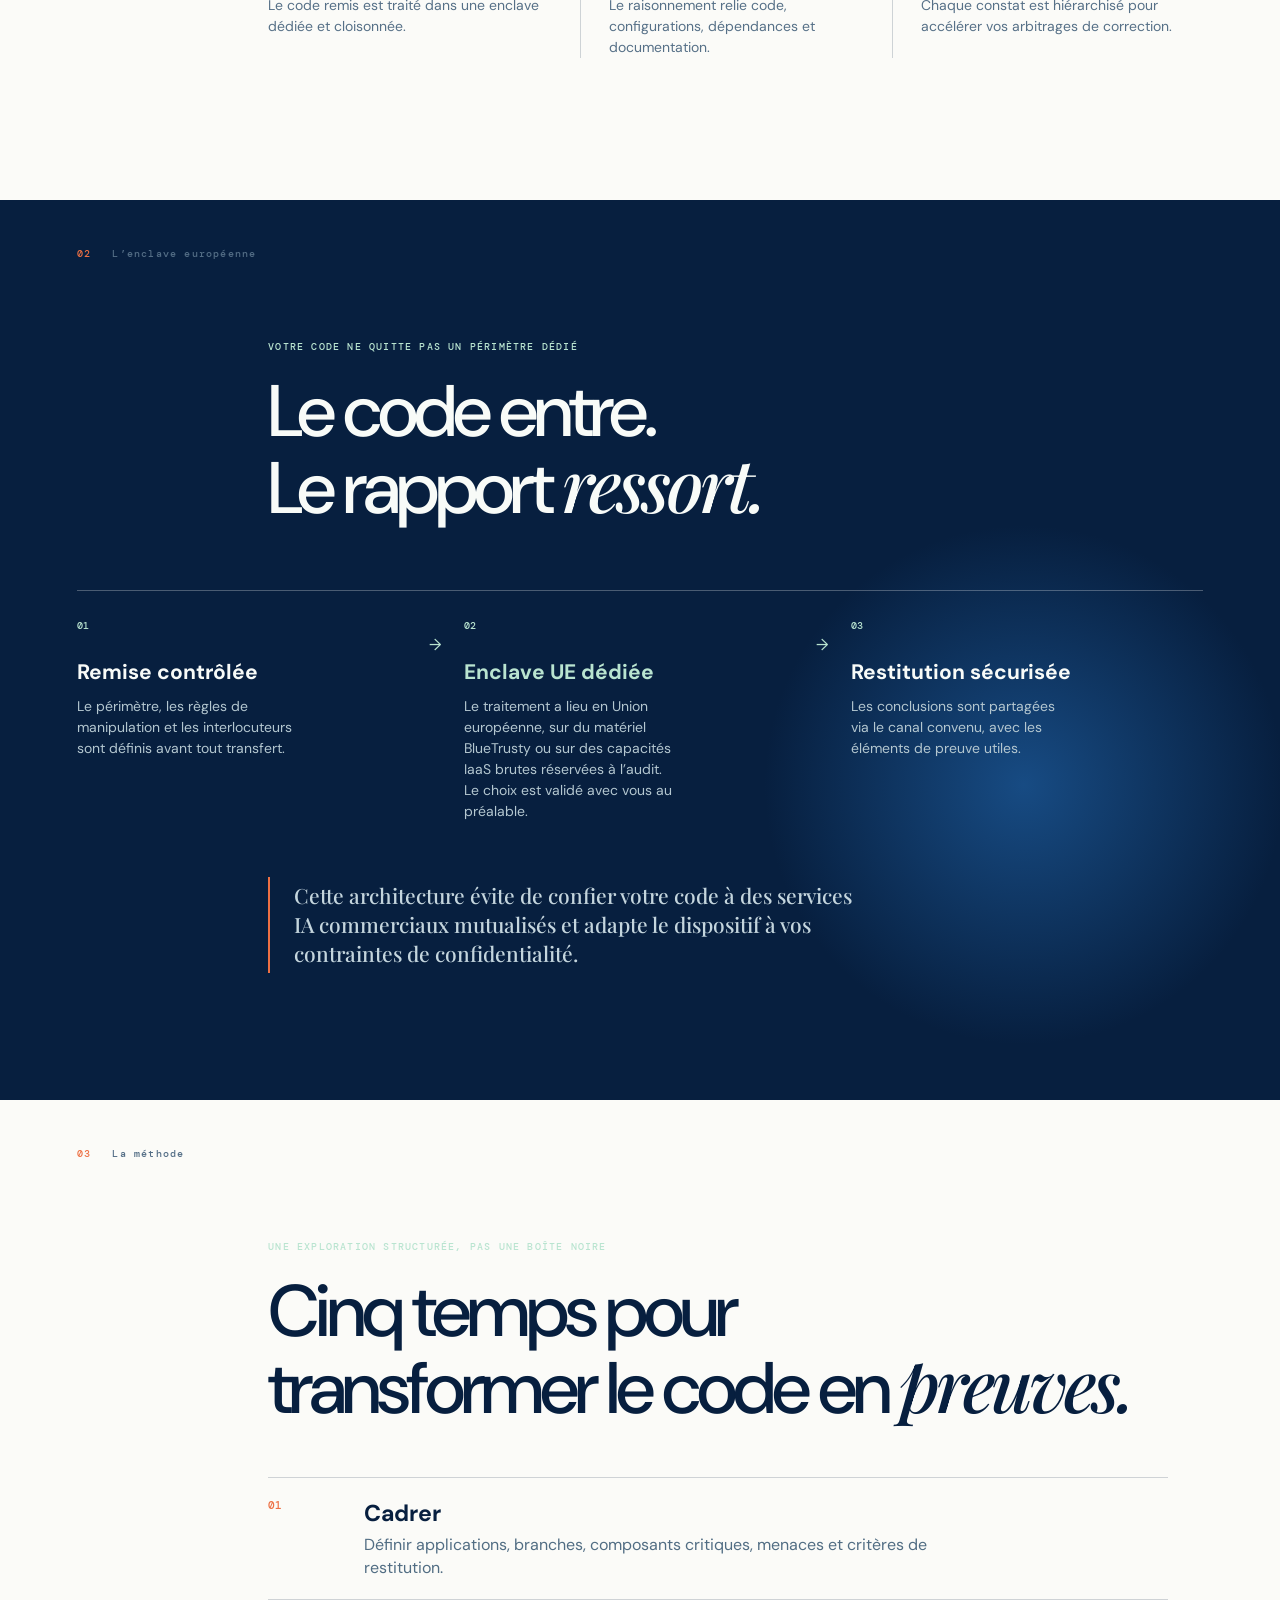
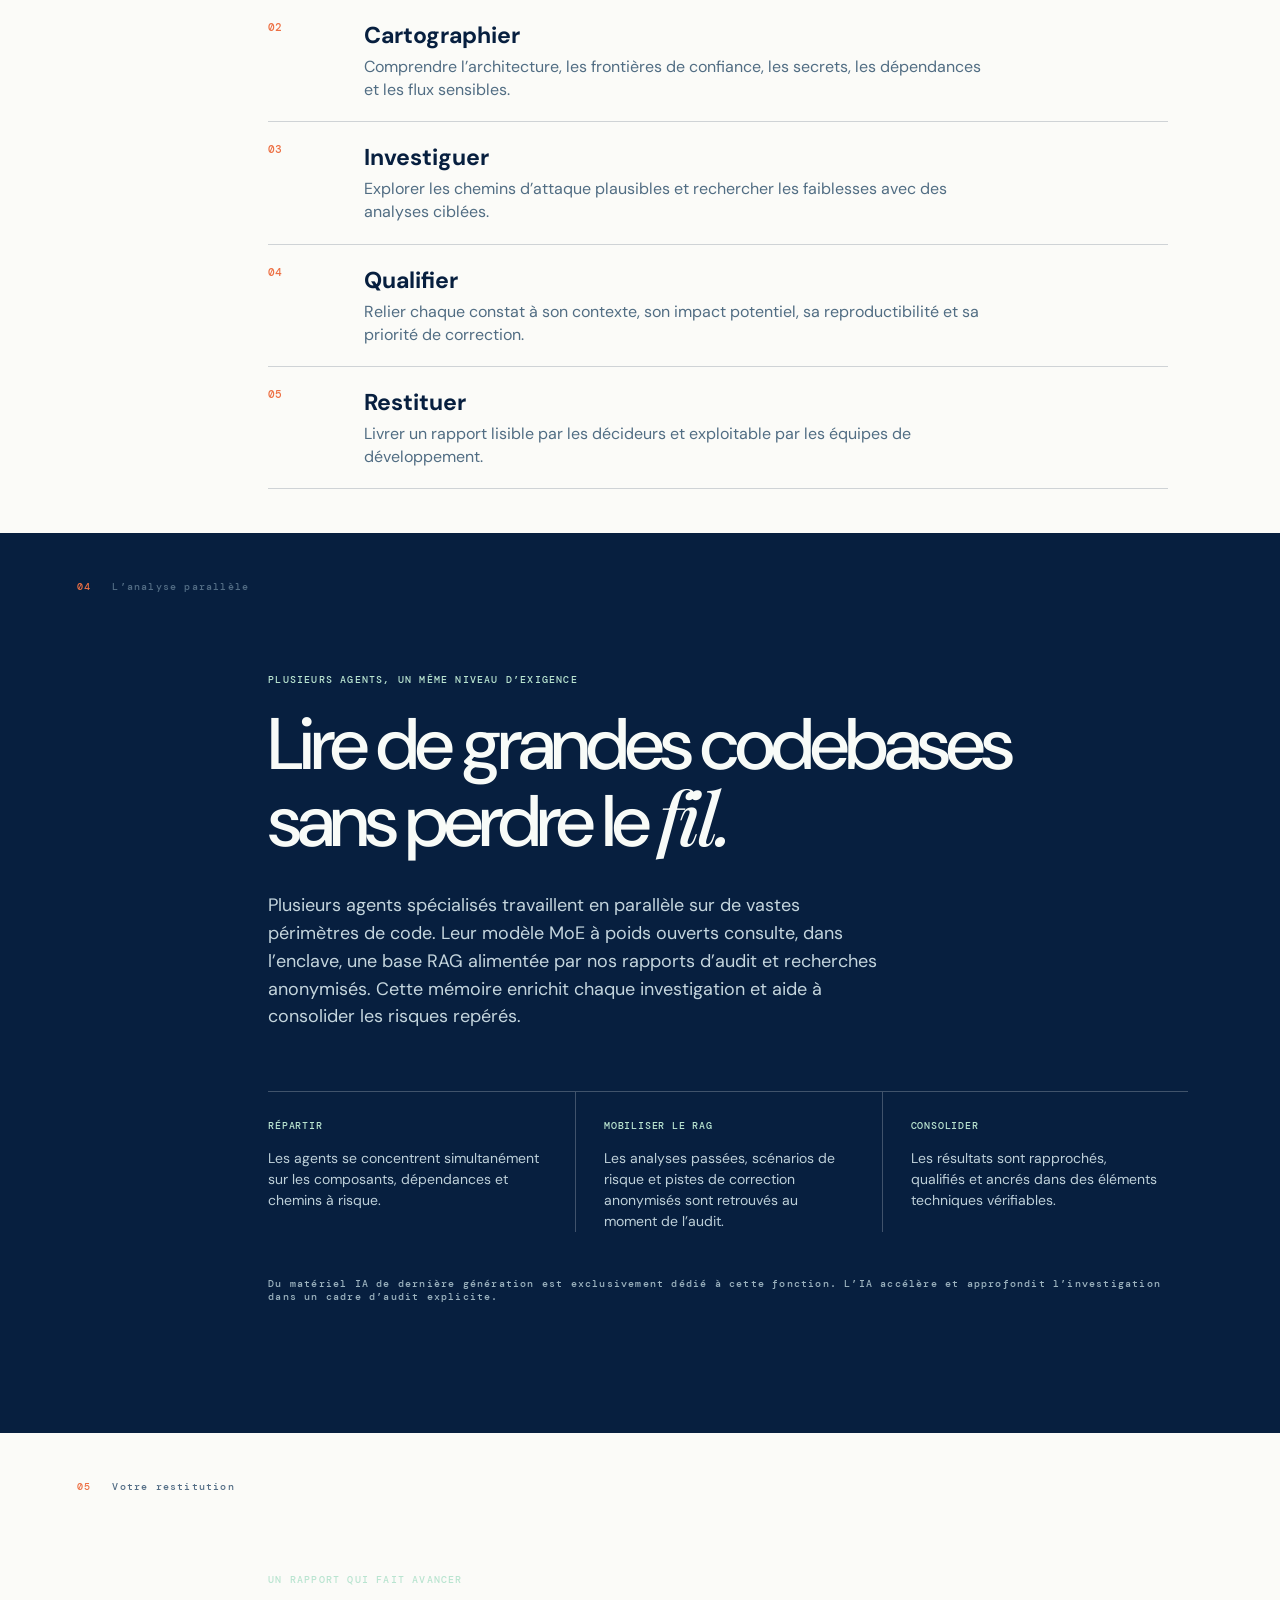
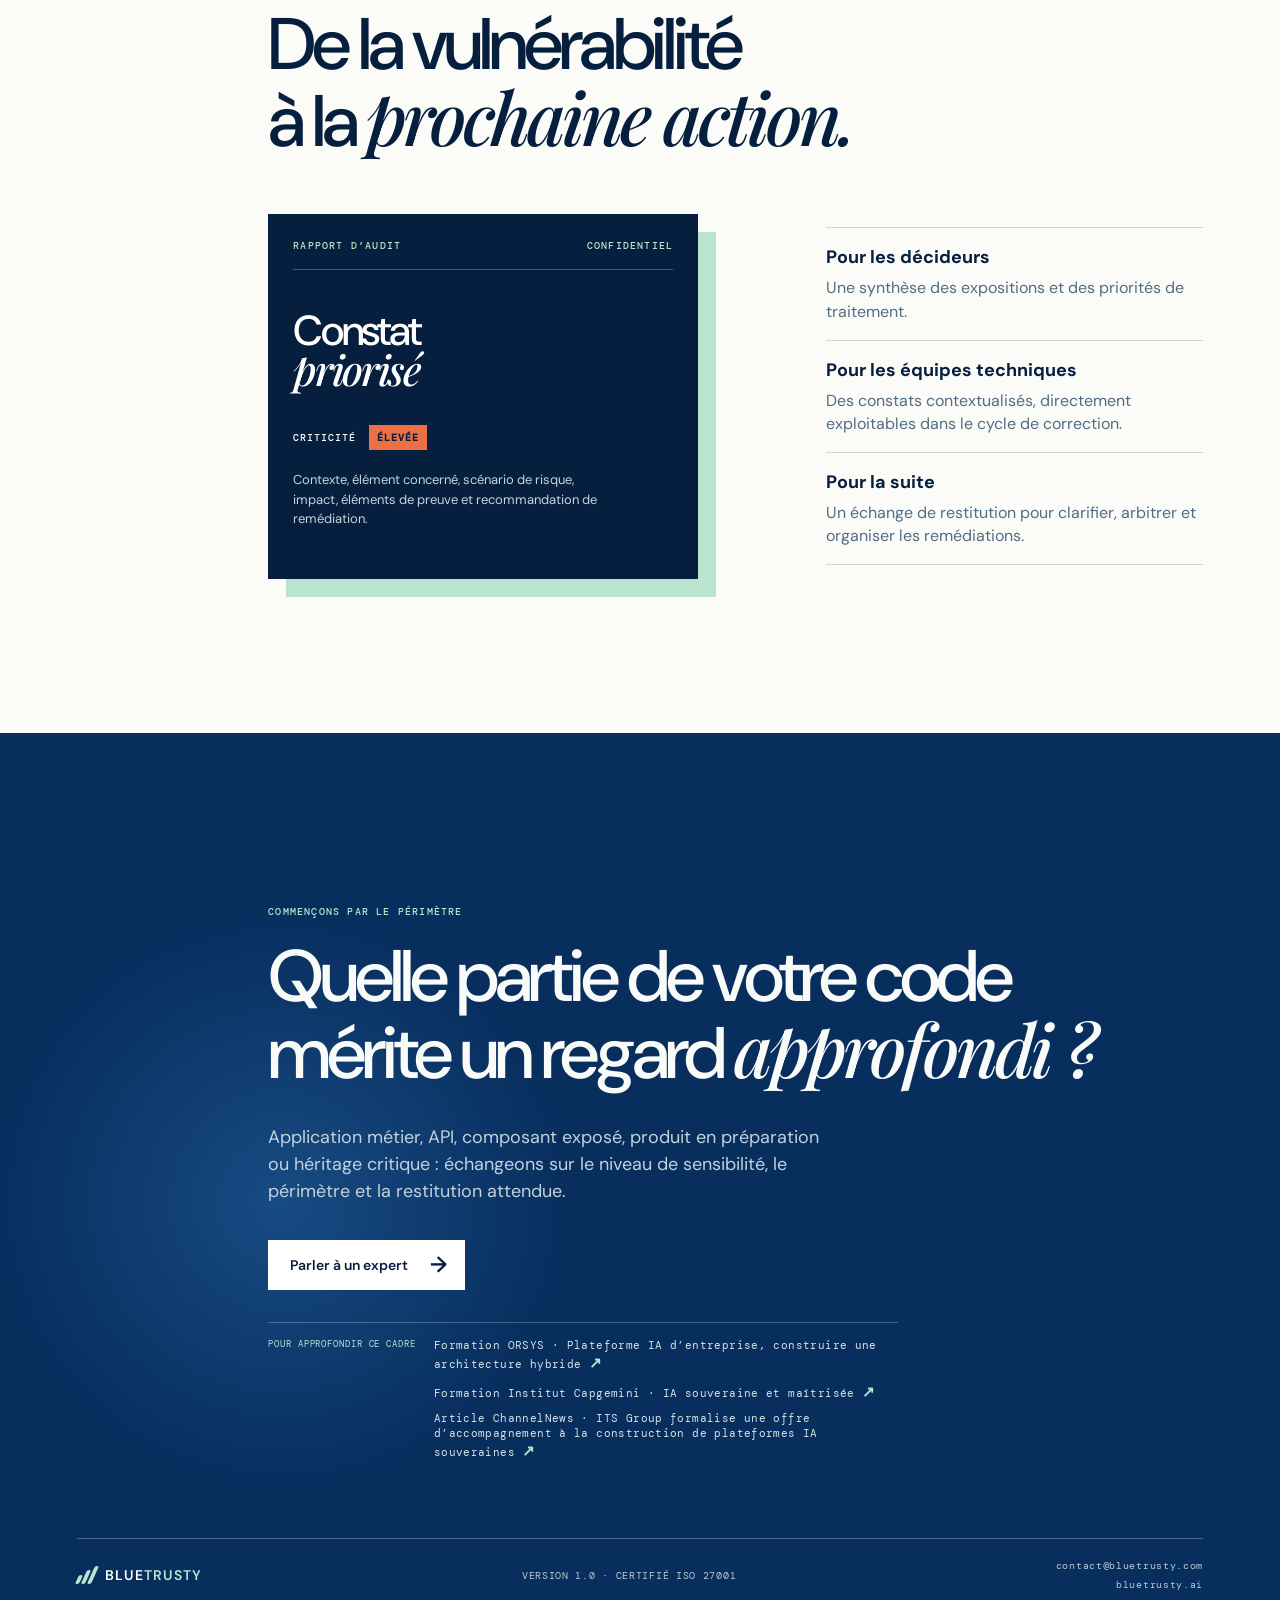
==== commit 3d392cc2: "Add one-page cyber code audit PDF" ====
--- a/index.html
+++ b/index.html
@@ -128,7 +128,7 @@
             <a href="https://www.channelnews.fr/its-group-formalise-une-offre-daccompagnement-a-la-construction-de-plateformes-ia-souveraines-159132" target="_blank" rel="noreferrer">Article ChannelNews · ITS Group formalise une offre d’accompagnement à la construction de plateformes IA souveraines <b>↗</b></a>
           </div>
         </div>
-        <footer><a class="brand" href="#accueil"><span class="brand-mark" aria-hidden="true"><i></i><i></i><i></i></span><span>BLUE<span>TRUSTY</span></span></a><span class="footer-version">VERSION 1.0 · CERTIFIÉ ISO 27001</span><div class="footer-links"><a href="mailto:contact@blutrusty.com">contact@blutrusty.com</a><a href="https://bluetrusty.ai/" target="_blank" rel="noreferrer">bluetrusty.ai</a></div></footer>
+        <footer><a class="brand" href="#accueil"><span class="brand-mark" aria-hidden="true"><i></i><i></i><i></i></span><span>BLUE<span>TRUSTY</span></span></a><span class="footer-version">VERSION 1.0 · CERTIFIÉ ISO 27001</span><div class="footer-links"><a href="mailto:contact@bluetrusty.com">contact@bluetrusty.com</a><a href="https://bluetrusty.ai/" target="_blank" rel="noreferrer">bluetrusty.ai</a></div></footer>
       </section>
     </main>
   </body>
